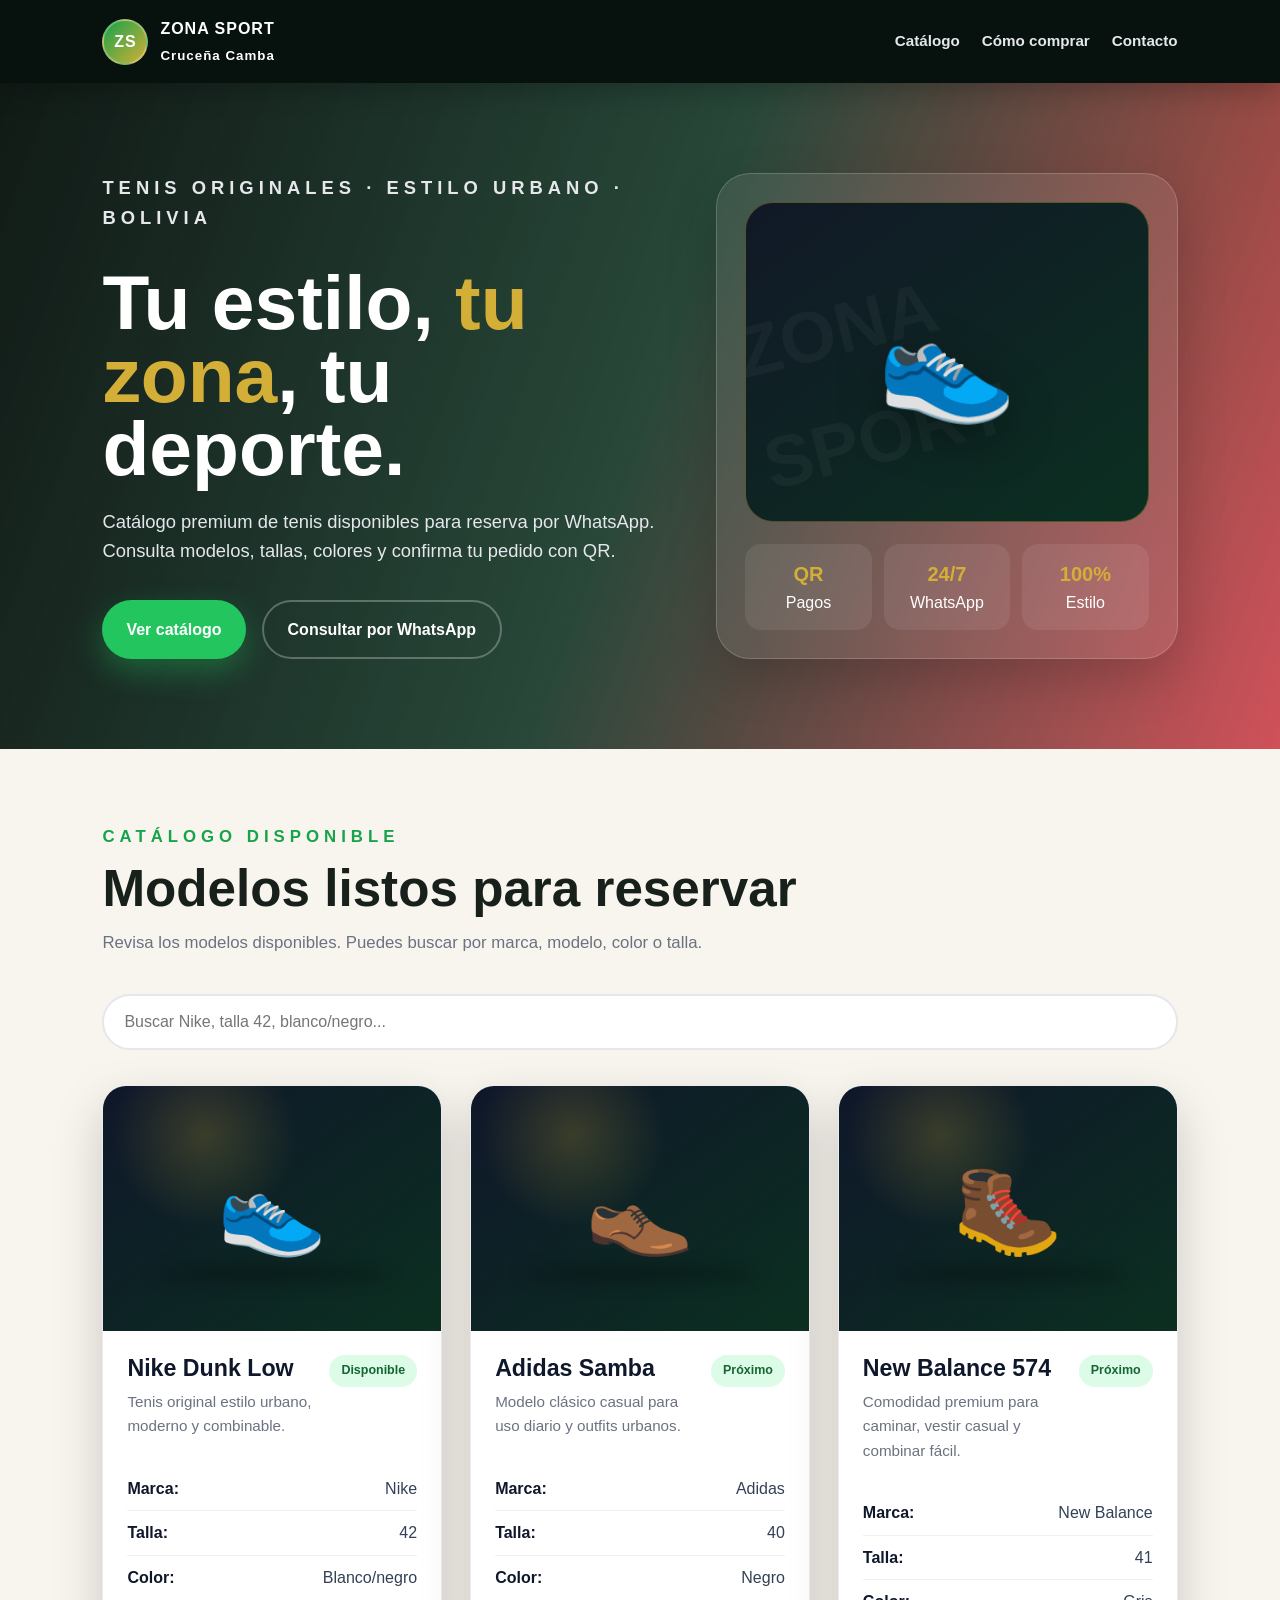
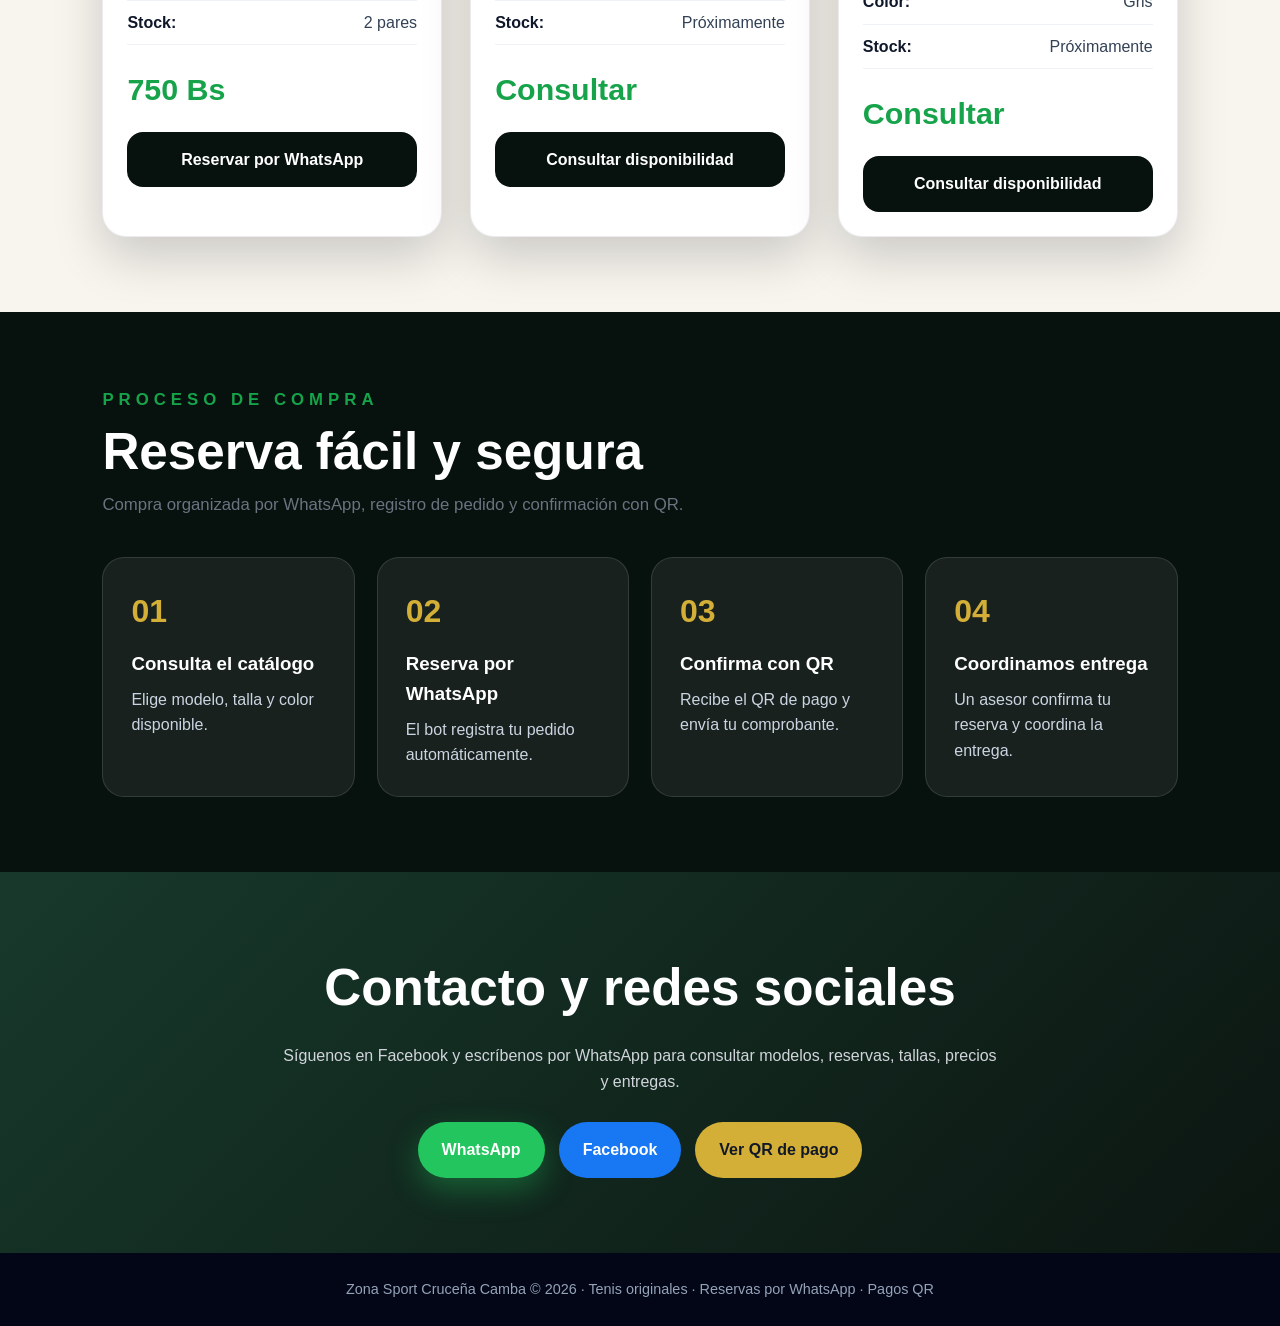
==== index.html @ 758bb550 "Add files via upload Actualizar catálogo profesional Zona Sport" ====
<!DOCTYPE html>
<html lang="es">
<head>
  <meta charset="UTF-8" />
  <meta name="viewport" content="width=device-width, initial-scale=1.0" />
  <title>Zona Sport Cruceña Camba | Catálogo de Tenis</title>

  <style>
    :root {
      --bg-dark: #07110d;
      --bg-green: #0b2f20;
      --green: #16a34a;
      --green-light: #22c55e;
      --gold: #d4af37;
      --red: #c1121f;
      --cream: #f8f5ef;
      --white: #ffffff;
      --text: #17201a;
      --muted: #6b7280;
      --shadow: 0 20px 50px rgba(0, 0, 0, 0.18);
      --radius: 24px;
    }

    * {
      box-sizing: border-box;
      margin: 0;
      padding: 0;
    }

    body {
      font-family: Arial, Helvetica, sans-serif;
      background: var(--cream);
      color: var(--text);
      line-height: 1.6;
    }

    a {
      text-decoration: none;
    }

    .topbar {
      background: var(--bg-dark);
      color: var(--white);
      padding: 16px 8%;
      display: flex;
      justify-content: space-between;
      align-items: center;
      position: sticky;
      top: 0;
      z-index: 100;
      box-shadow: 0 8px 25px rgba(0, 0, 0, 0.22);
    }

    .brand {
      display: flex;
      align-items: center;
      gap: 12px;
      font-weight: 900;
      letter-spacing: 1px;
    }

    .brand-logo {
      width: 46px;
      height: 46px;
      border-radius: 50%;
      background: linear-gradient(135deg, var(--green), var(--gold));
      display: grid;
      place-items: center;
      color: white;
      font-weight: 900;
      border: 2px solid rgba(255,255,255,0.25);
    }

    .nav-links {
      display: flex;
      gap: 22px;
      align-items: center;
    }

    .nav-links a {
      color: #e5e7eb;
      font-weight: 700;
      font-size: 0.95rem;
    }

    .nav-links a:hover {
      color: var(--gold);
    }

    .hero {
      min-height: 560px;
      padding: 90px 8%;
      background:
        linear-gradient(110deg, rgba(7,17,13,0.96), rgba(11,47,32,0.88), rgba(193,18,31,0.72)),
        radial-gradient(circle at top right, rgba(212,175,55,0.25), transparent 35%);
      color: white;
      display: grid;
      grid-template-columns: 1.1fr 0.9fr;
      gap: 50px;
      align-items: center;
    }

    .eyebrow {
      color: var(--gold);
      font-size: 0.95rem;
      text-transform: uppercase;
      letter-spacing: 5px;
      font-weight: 900;
      margin-bottom: 18px;
    }

    .hero h1 {
      font-size: clamp(2.7rem, 6vw, 5.3rem);
      line-height: 0.95;
      margin-bottom: 22px;
      font-weight: 900;
    }

    .hero h1 span {
      color: var(--gold);
    }

    .hero p {
      font-size: 1.15rem;
      color: #e5e7eb;
      max-width: 680px;
      margin-bottom: 34px;
    }

    .hero-buttons {
      display: flex;
      gap: 16px;
      flex-wrap: wrap;
    }

    .btn {
      display: inline-flex;
      align-items: center;
      justify-content: center;
      padding: 15px 24px;
      border-radius: 999px;
      font-weight: 900;
      transition: 0.25s ease;
      border: none;
      cursor: pointer;
    }

    .btn-primary {
      background: var(--green-light);
      color: white;
      box-shadow: 0 12px 30px rgba(34,197,94,0.35);
    }

    .btn-primary:hover {
      transform: translateY(-3px);
      background: var(--green);
    }

    .btn-secondary {
      background: transparent;
      color: white;
      border: 2px solid rgba(255,255,255,0.28);
    }

    .btn-secondary:hover {
      border-color: var(--gold);
      color: var(--gold);
      transform: translateY(-3px);
    }

    .hero-card {
      background: rgba(255,255,255,0.09);
      border: 1px solid rgba(255,255,255,0.18);
      backdrop-filter: blur(15px);
      border-radius: 34px;
      padding: 28px;
      box-shadow: var(--shadow);
    }

    .shoe-preview {
      background: linear-gradient(145deg, #111827, #0b2f20);
      border-radius: 28px;
      min-height: 320px;
      display: grid;
      place-items: center;
      border: 1px solid rgba(212,175,55,0.35);
      position: relative;
      overflow: hidden;
    }

    .shoe-preview::before {
      content: "ZONA SPORT";
      position: absolute;
      font-size: 4.5rem;
      font-weight: 900;
      color: rgba(255,255,255,0.04);
      transform: rotate(-14deg);
    }

    .shoe-icon {
      font-size: 7rem;
      z-index: 2;
      filter: drop-shadow(0 14px 24px rgba(0,0,0,0.35));
    }

    .hero-info {
      margin-top: 22px;
      display: grid;
      grid-template-columns: repeat(3, 1fr);
      gap: 12px;
    }

    .info-box {
      background: rgba(255,255,255,0.08);
      border-radius: 16px;
      padding: 14px;
      text-align: center;
    }

    .info-box strong {
      display: block;
      color: var(--gold);
      font-size: 1.25rem;
    }

    .section {
      padding: 75px 8%;
    }

    .section-header {
      max-width: 760px;
      margin-bottom: 38px;
    }

    .section-header .eyebrow {
      color: var(--green);
      margin-bottom: 10px;
    }

    .section-header h2 {
      font-size: clamp(2rem, 4vw, 3.4rem);
      line-height: 1.1;
      margin-bottom: 12px;
    }

    .section-header p {
      color: var(--muted);
      font-size: 1.05rem;
    }

    .search-box {
      margin-bottom: 35px;
      display: flex;
      gap: 12px;
      flex-wrap: wrap;
    }

    .search-box input {
      flex: 1;
      min-width: 260px;
      padding: 17px 20px;
      border-radius: 999px;
      border: 2px solid #e5e7eb;
      outline: none;
      font-size: 1rem;
    }

    .search-box input:focus {
      border-color: var(--green);
    }

    .cards-grid {
      display: grid;
      grid-template-columns: repeat(auto-fit, minmax(280px, 1fr));
      gap: 28px;
    }

    .product-card {
      background: white;
      border-radius: var(--radius);
      overflow: hidden;
      box-shadow: var(--shadow);
      border: 1px solid rgba(15,23,42,0.08);
      transition: 0.25s ease;
    }

    .product-card:hover {
      transform: translateY(-8px);
    }

    .product-image {
      height: 245px;
      background:
        radial-gradient(circle at 30% 20%, rgba(212,175,55,0.22), transparent 30%),
        linear-gradient(145deg, #0f172a, #0b2f20);
      display: grid;
      place-items: center;
      position: relative;
    }

    .product-image span {
      font-size: 5.5rem;
      z-index: 2;
    }

    .product-image::after {
      content: "";
      position: absolute;
      width: 70%;
      height: 18px;
      background: rgba(0,0,0,0.25);
      bottom: 48px;
      border-radius: 50%;
      filter: blur(8px);
    }

    .product-body {
      padding: 24px;
    }

    .product-top {
      display: flex;
      justify-content: space-between;
      gap: 12px;
      align-items: flex-start;
      margin-bottom: 10px;
    }

    .badge {
      background: #dcfce7;
      color: #166534;
      font-size: 0.78rem;
      font-weight: 900;
      padding: 6px 12px;
      border-radius: 999px;
      white-space: nowrap;
    }

    .product-card h3 {
      font-size: 1.45rem;
      line-height: 1.15;
      color: #0f172a;
      margin-bottom: 8px;
    }

    .desc {
      color: var(--muted);
      font-size: 0.95rem;
      margin-bottom: 18px;
    }

    .details {
      list-style: none;
      margin-bottom: 20px;
    }

    .details li {
      display: flex;
      justify-content: space-between;
      padding: 9px 0;
      border-bottom: 1px solid #eef2f7;
      color: #334155;
      gap: 14px;
    }

    .details strong {
      color: #0f172a;
    }

    .price {
      font-size: 1.9rem;
      font-weight: 900;
      color: var(--green);
      margin-bottom: 18px;
    }

    .reserve-btn {
      width: 100%;
      background: var(--bg-dark);
      color: white;
      border-radius: 16px;
      padding: 15px;
      display: block;
      text-align: center;
      font-weight: 900;
      transition: 0.25s;
    }

    .reserve-btn:hover {
      background: var(--green);
      transform: translateY(-2px);
    }

    .steps {
      background: var(--bg-dark);
      color: white;
    }

    .steps-grid {
      display: grid;
      grid-template-columns: repeat(auto-fit, minmax(220px, 1fr));
      gap: 22px;
    }

    .step-card {
      background: rgba(255,255,255,0.07);
      border: 1px solid rgba(255,255,255,0.12);
      padding: 28px;
      border-radius: 22px;
    }

    .step-card span {
      color: var(--gold);
      font-size: 2rem;
      font-weight: 900;
    }

    .step-card h3 {
      margin: 12px 0 8px;
    }

    .step-card p {
      color: #cbd5e1;
    }

    .contact {
      background:
        linear-gradient(135deg, rgba(11,47,32,0.95), rgba(7,17,13,0.98)),
        radial-gradient(circle at bottom right, rgba(212,175,55,0.18), transparent 30%);
      color: white;
      text-align: center;
    }

    .contact h2 {
      font-size: clamp(2rem, 4vw, 3.2rem);
      margin-bottom: 14px;
    }

    .contact p {
      color: #d1d5db;
      max-width: 720px;
      margin: 0 auto 28px;
    }

    .contact-buttons {
      display: flex;
      justify-content: center;
      flex-wrap: wrap;
      gap: 14px;
      margin-top: 25px;
    }

    .facebook {
      background: #1877f2;
      color: white;
    }

    .qr {
      background: var(--gold);
      color: #111827;
    }

    footer {
      background: #020617;
      color: #94a3b8;
      padding: 25px 8%;
      text-align: center;
      font-size: 0.9rem;
    }

    @media (max-width: 850px) {
      .hero {
        grid-template-columns: 1fr;
        padding-top: 70px;
      }

      .nav-links {
        display: none;
      }

      .hero-info {
        grid-template-columns: 1fr;
      }
    }
  </style>
</head>

<body>

  <nav class="topbar">
    <div class="brand">
      <div class="brand-logo">ZS</div>
      <div>
        <div>ZONA SPORT</div>
        <small>Cruceña Camba</small>
      </div>
    </div>

    <div class="nav-links">
      <a href="#catalogo">Catálogo</a>
      <a href="#como-comprar">Cómo comprar</a>
      <a href="#contacto">Contacto</a>
    </div>
  </nav>

  <header class="hero">
    <div>
      <p class="eyebrow">Tenis originales · Estilo urbano · Bolivia</p>
      <h1>Tu estilo, <span>tu zona</span>, tu deporte.</h1>
      <p>
        Catálogo premium de tenis disponibles para reserva por WhatsApp.
        Consulta modelos, tallas, colores y confirma tu pedido con QR.
      </p>

      <div class="hero-buttons">
        <a class="btn btn-primary" href="#catalogo">Ver catálogo</a>
        <a class="btn btn-secondary" href="https://wa.me/59162003756?text=Hola%20quiero%20ver%20el%20cat%C3%A1logo%20de%20Zona%20Sport" target="_blank">
          Consultar por WhatsApp
        </a>
      </div>
    </div>

    <div class="hero-card">
      <div class="shoe-preview">
        <div class="shoe-icon">👟</div>
      </div>

      <div class="hero-info">
        <div class="info-box">
          <strong>QR</strong>
          Pagos
        </div>
        <div class="info-box">
          <strong>24/7</strong>
          WhatsApp
        </div>
        <div class="info-box">
          <strong>100%</strong>
          Estilo
        </div>
      </div>
    </div>
  </header>

  <main id="catalogo" class="section">
    <div class="section-header">
      <p class="eyebrow">Catálogo disponible</p>
      <h2>Modelos listos para reservar</h2>
      <p>
        Revisa los modelos disponibles. Puedes buscar por marca, modelo, color o talla.
      </p>
    </div>

    <div class="search-box">
      <input id="buscador" type="search" placeholder="Buscar Nike, talla 42, blanco/negro..." />
    </div>

    <section class="cards-grid" id="productos">

      <article class="product-card" data-search="nike dunk low talla 42 blanco negro urbano">
        <div class="product-image">
          <span>👟</span>
        </div>

        <div class="product-body">
          <div class="product-top">
            <div>
              <h3>Nike Dunk Low</h3>
              <p class="desc">Tenis original estilo urbano, moderno y combinable.</p>
            </div>
            <span class="badge">Disponible</span>
          </div>

          <ul class="details">
            <li><strong>Marca:</strong> <span>Nike</span></li>
            <li><strong>Talla:</strong> <span>42</span></li>
            <li><strong>Color:</strong> <span>Blanco/negro</span></li>
            <li><strong>Stock:</strong> <span>2 pares</span></li>
          </ul>

          <div class="price">750 Bs</div>

          <a class="reserve-btn" href="https://wa.me/59162003756?text=Hola%20quiero%20reservar%20Nike%20Dunk%20Low%20talla%2042" target="_blank">
            Reservar por WhatsApp
          </a>
        </div>
      </article>

      <article class="product-card" data-search="adidas samba talla 40 negro casual">
        <div class="product-image">
          <span>👞</span>
        </div>

        <div class="product-body">
          <div class="product-top">
            <div>
              <h3>Adidas Samba</h3>
              <p class="desc">Modelo clásico casual para uso diario y outfits urbanos.</p>
            </div>
            <span class="badge">Próximo</span>
          </div>

          <ul class="details">
            <li><strong>Marca:</strong> <span>Adidas</span></li>
            <li><strong>Talla:</strong> <span>40</span></li>
            <li><strong>Color:</strong> <span>Negro</span></li>
            <li><strong>Stock:</strong> <span>Próximamente</span></li>
          </ul>

          <div class="price">Consultar</div>

          <a class="reserve-btn" href="https://wa.me/59162003756?text=Hola%20quiero%20consultar%20por%20Adidas%20Samba" target="_blank">
            Consultar disponibilidad
          </a>
        </div>
      </article>

      <article class="product-card" data-search="new balance 574 talla 41 gris casual">
        <div class="product-image">
          <span>🥾</span>
        </div>

        <div class="product-body">
          <div class="product-top">
            <div>
              <h3>New Balance 574</h3>
              <p class="desc">Comodidad premium para caminar, vestir casual y combinar fácil.</p>
            </div>
            <span class="badge">Próximo</span>
          </div>

          <ul class="details">
            <li><strong>Marca:</strong> <span>New Balance</span></li>
            <li><strong>Talla:</strong> <span>41</span></li>
            <li><strong>Color:</strong> <span>Gris</span></li>
            <li><strong>Stock:</strong> <span>Próximamente</span></li>
          </ul>

          <div class="price">Consultar</div>

          <a class="reserve-btn" href="https://wa.me/59162003756?text=Hola%20quiero%20consultar%20por%20New%20Balance%20574" target="_blank">
            Consultar disponibilidad
          </a>
        </div>
      </article>

    </section>
  </main>

  <section id="como-comprar" class="section steps">
    <div class="section-header">
      <p class="eyebrow">Proceso de compra</p>
      <h2>Reserva fácil y segura</h2>
      <p>Compra organizada por WhatsApp, registro de pedido y confirmación con QR.</p>
    </div>

    <div class="steps-grid">
      <div class="step-card">
        <span>01</span>
        <h3>Consulta el catálogo</h3>
        <p>Elige modelo, talla y color disponible.</p>
      </div>

      <div class="step-card">
        <span>02</span>
        <h3>Reserva por WhatsApp</h3>
        <p>El bot registra tu pedido automáticamente.</p>
      </div>

      <div class="step-card">
        <span>03</span>
        <h3>Confirma con QR</h3>
        <p>Recibe el QR de pago y envía tu comprobante.</p>
      </div>

      <div class="step-card">
        <span>04</span>
        <h3>Coordinamos entrega</h3>
        <p>Un asesor confirma tu reserva y coordina la entrega.</p>
      </div>
    </div>
  </section>

  <section id="contacto" class="section contact">
    <h2>Contacto y redes sociales</h2>
    <p>
      Síguenos en Facebook y escríbenos por WhatsApp para consultar modelos,
      reservas, tallas, precios y entregas.
    </p>

    <div class="contact-buttons">
      <a class="btn btn-primary" href="https://wa.me/59162003756?text=Hola%20Zona%20Sport%2C%20quiero%20informaci%C3%B3n%20del%20cat%C3%A1logo" target="_blank">
        WhatsApp
      </a>

      <a class="btn facebook" href="https://www.facebook.com/profile.php?id=61591109313794" target="_blank">
        Facebook
      </a>

      <a class="btn qr" href="https://raw.githubusercontent.com/luizagasamuel-a11y/TENIS-BO/main/qr_zona_sport_bnb.jpg" target="_blank">
        Ver QR de pago
      </a>
    </div>
  </section>

  <footer>
    Zona Sport Cruceña Camba © 2026 · Tenis originales · Reservas por WhatsApp · Pagos QR
  </footer>

  <script>
    const buscador = document.getElementById("buscador");
    const productos = document.querySelectorAll(".product-card");

    buscador.addEventListener("input", () => {
      const texto = buscador.value.toLowerCase().trim();

      productos.forEach(producto => {
        const contenido = producto.dataset.search.toLowerCase();
        producto.style.display = contenido.includes(texto) ? "block" : "none";
      });
    });
  </script>

</body>
</html>
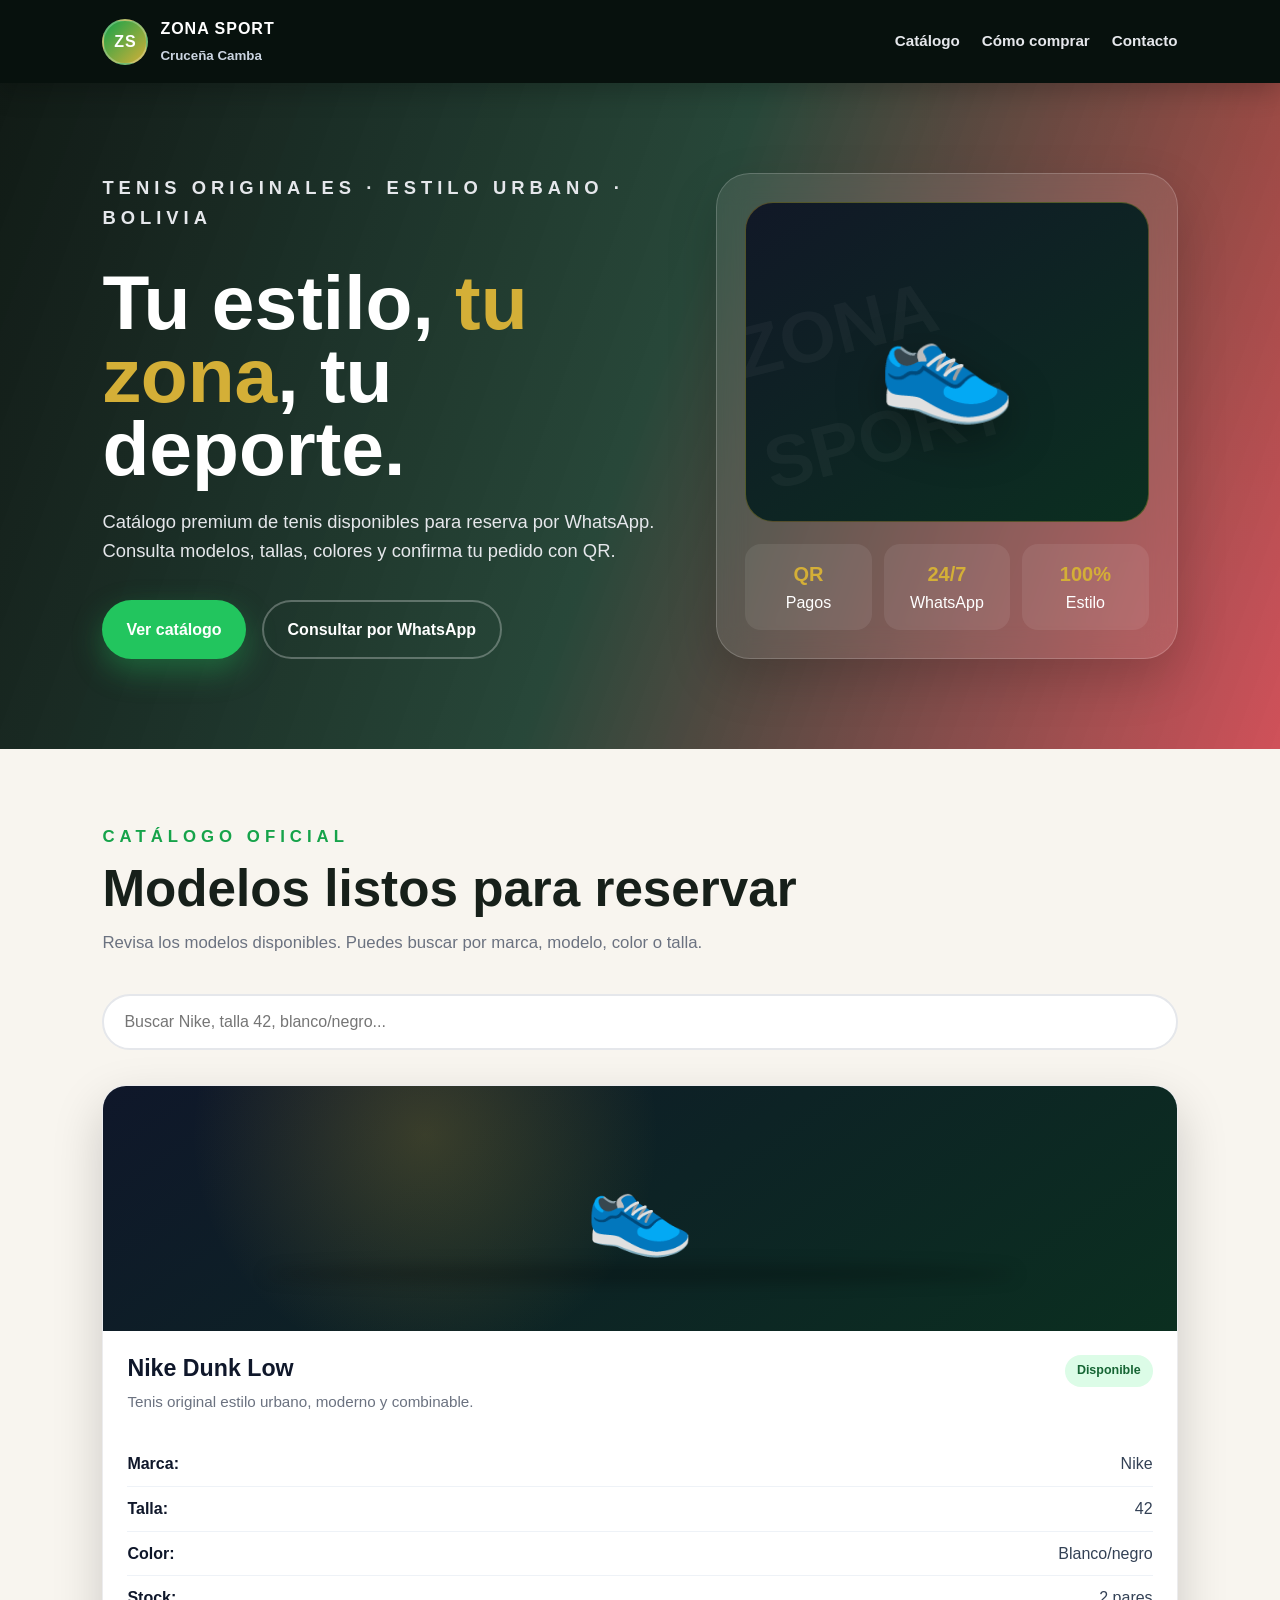
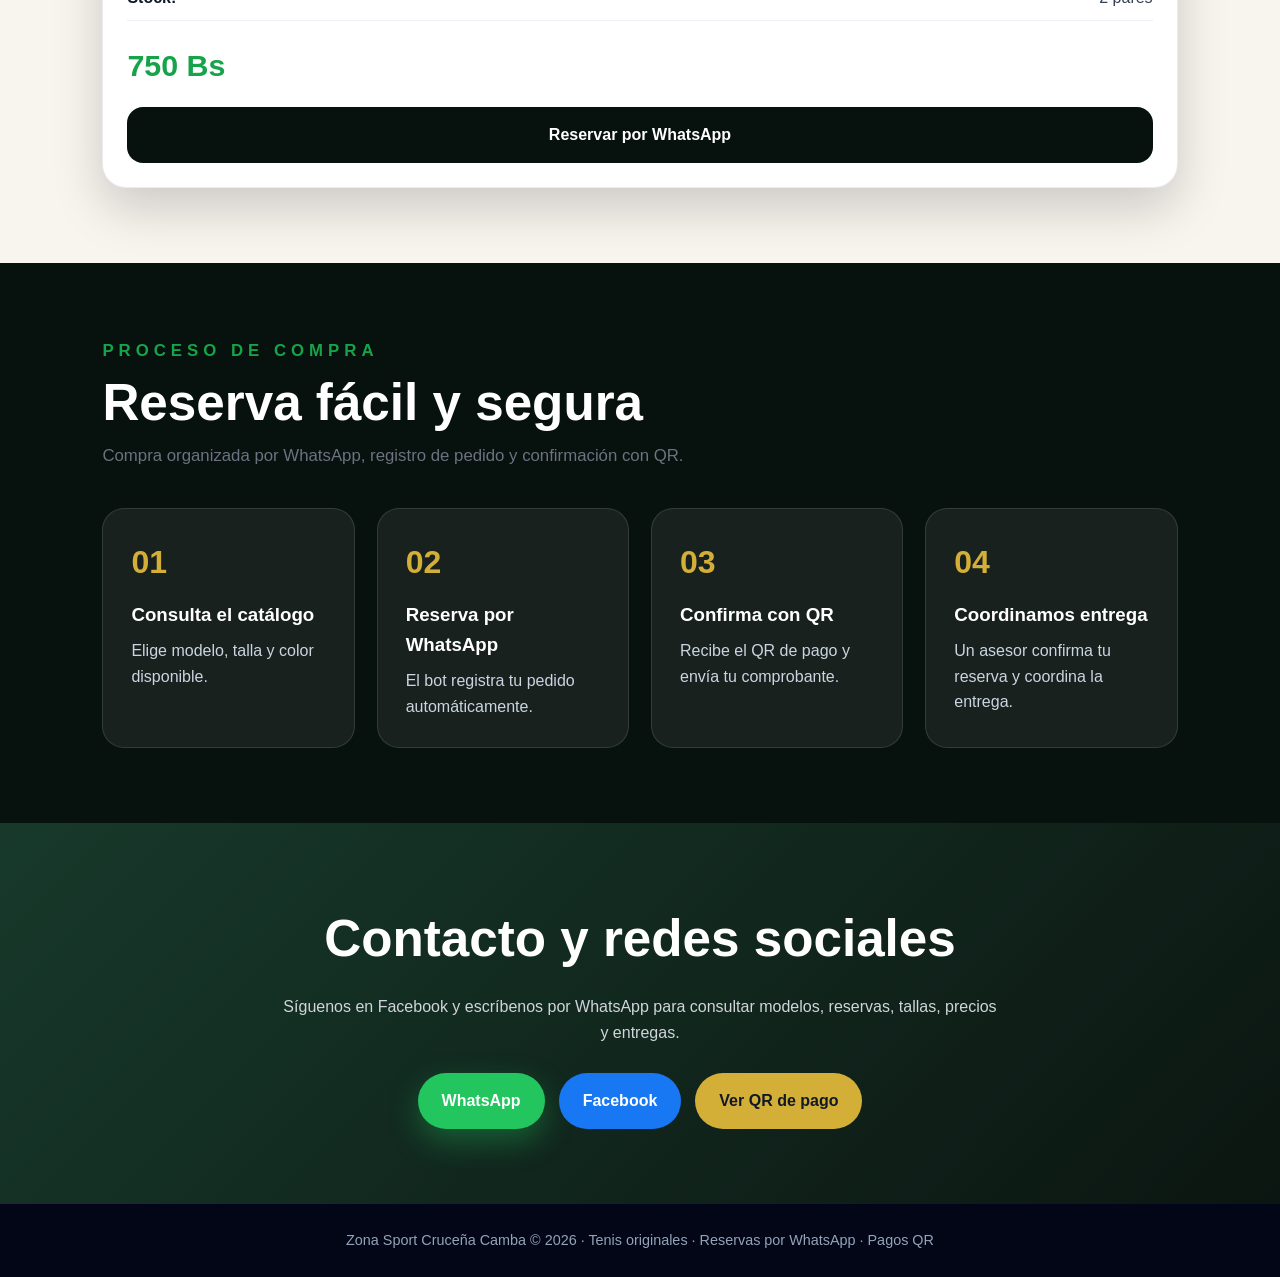
==== commit 79f75874: "Add files via upload Actualizar catálogo dinámico Zona Sport" ====
--- a/index.html
+++ b/index.html
@@ -3,12 +3,12 @@
 <head>
   <meta charset="UTF-8" />
   <meta name="viewport" content="width=device-width, initial-scale=1.0" />
-  <title>Zona Sport Cruceña Camba | Catálogo de Tenis</title>
+  <title>Zona Sport Cruceña Camba | Catálogo Oficial</title>
 
   <style>
     :root {
-      --bg-dark: #07110d;
-      --bg-green: #0b2f20;
+      --black: #07110d;
+      --dark-green: #0b2f20;
       --green: #16a34a;
       --green-light: #22c55e;
       --gold: #d4af37;
@@ -27,6 +27,10 @@
       padding: 0;
     }
 
+    html {
+      scroll-behavior: smooth;
+    }
+
     body {
       font-family: Arial, Helvetica, sans-serif;
       background: var(--cream);
@@ -39,7 +43,7 @@
     }
 
     .topbar {
-      background: var(--bg-dark);
+      background: var(--black);
       color: var(--white);
       padding: 16px 8%;
       display: flex;
@@ -68,7 +72,13 @@
       place-items: center;
       color: white;
       font-weight: 900;
-      border: 2px solid rgba(255,255,255,0.25);
+      border: 2px solid rgba(255, 255, 255, 0.25);
+    }
+
+    .brand small {
+      color: #cbd5e1;
+      font-weight: 700;
+      letter-spacing: 0;
     }
 
     .nav-links {
@@ -228,7 +238,7 @@
     }
 
     .section-header {
-      max-width: 760px;
+      max-width: 780px;
       margin-bottom: 38px;
     }
 
@@ -296,11 +306,21 @@
       display: grid;
       place-items: center;
       position: relative;
+      overflow: hidden;
     }
 
     .product-image span {
       font-size: 5.5rem;
       z-index: 2;
+    }
+
+    .product-image img {
+      max-width: 90%;
+      max-height: 90%;
+      object-fit: contain;
+      z-index: 2;
+      filter: drop-shadow(0 20px 20px rgba(0,0,0,0.35));
+      border-radius: 18px;
     }
 
     .product-image::after {
@@ -376,7 +396,7 @@
 
     .reserve-btn {
       width: 100%;
-      background: var(--bg-dark);
+      background: var(--black);
       color: white;
       border-radius: 16px;
       padding: 15px;
@@ -391,8 +411,18 @@
       transform: translateY(-2px);
     }
 
+    .empty-message {
+      grid-column: 1 / -1;
+      background: white;
+      border-radius: 20px;
+      padding: 28px;
+      box-shadow: var(--shadow);
+      color: var(--muted);
+      font-size: 1.1rem;
+    }
+
     .steps {
-      background: var(--bg-dark);
+      background: var(--black);
       color: white;
     }
 
@@ -544,7 +574,7 @@
 
   <main id="catalogo" class="section">
     <div class="section-header">
-      <p class="eyebrow">Catálogo disponible</p>
+      <p class="eyebrow">Catálogo oficial</p>
       <h2>Modelos listos para reservar</h2>
       <p>
         Revisa los modelos disponibles. Puedes buscar por marca, modelo, color o talla.
@@ -555,96 +585,7 @@
       <input id="buscador" type="search" placeholder="Buscar Nike, talla 42, blanco/negro..." />
     </div>
 
-    <section class="cards-grid" id="productos">
-
-      <article class="product-card" data-search="nike dunk low talla 42 blanco negro urbano">
-        <div class="product-image">
-          <span>👟</span>
-        </div>
-
-        <div class="product-body">
-          <div class="product-top">
-            <div>
-              <h3>Nike Dunk Low</h3>
-              <p class="desc">Tenis original estilo urbano, moderno y combinable.</p>
-            </div>
-            <span class="badge">Disponible</span>
-          </div>
-
-          <ul class="details">
-            <li><strong>Marca:</strong> <span>Nike</span></li>
-            <li><strong>Talla:</strong> <span>42</span></li>
-            <li><strong>Color:</strong> <span>Blanco/negro</span></li>
-            <li><strong>Stock:</strong> <span>2 pares</span></li>
-          </ul>
-
-          <div class="price">750 Bs</div>
-
-          <a class="reserve-btn" href="https://wa.me/59162003756?text=Hola%20quiero%20reservar%20Nike%20Dunk%20Low%20talla%2042" target="_blank">
-            Reservar por WhatsApp
-          </a>
-        </div>
-      </article>
-
-      <article class="product-card" data-search="adidas samba talla 40 negro casual">
-        <div class="product-image">
-          <span>👞</span>
-        </div>
-
-        <div class="product-body">
-          <div class="product-top">
-            <div>
-              <h3>Adidas Samba</h3>
-              <p class="desc">Modelo clásico casual para uso diario y outfits urbanos.</p>
-            </div>
-            <span class="badge">Próximo</span>
-          </div>
-
-          <ul class="details">
-            <li><strong>Marca:</strong> <span>Adidas</span></li>
-            <li><strong>Talla:</strong> <span>40</span></li>
-            <li><strong>Color:</strong> <span>Negro</span></li>
-            <li><strong>Stock:</strong> <span>Próximamente</span></li>
-          </ul>
-
-          <div class="price">Consultar</div>
-
-          <a class="reserve-btn" href="https://wa.me/59162003756?text=Hola%20quiero%20consultar%20por%20Adidas%20Samba" target="_blank">
-            Consultar disponibilidad
-          </a>
-        </div>
-      </article>
-
-      <article class="product-card" data-search="new balance 574 talla 41 gris casual">
-        <div class="product-image">
-          <span>🥾</span>
-        </div>
-
-        <div class="product-body">
-          <div class="product-top">
-            <div>
-              <h3>New Balance 574</h3>
-              <p class="desc">Comodidad premium para caminar, vestir casual y combinar fácil.</p>
-            </div>
-            <span class="badge">Próximo</span>
-          </div>
-
-          <ul class="details">
-            <li><strong>Marca:</strong> <span>New Balance</span></li>
-            <li><strong>Talla:</strong> <span>41</span></li>
-            <li><strong>Color:</strong> <span>Gris</span></li>
-            <li><strong>Stock:</strong> <span>Próximamente</span></li>
-          </ul>
-
-          <div class="price">Consultar</div>
-
-          <a class="reserve-btn" href="https://wa.me/59162003756?text=Hola%20quiero%20consultar%20por%20New%20Balance%20574" target="_blank">
-            Consultar disponibilidad
-          </a>
-        </div>
-      </article>
-
-    </section>
+    <section class="cards-grid" id="productos"></section>
   </main>
 
   <section id="como-comprar" class="section steps">
@@ -709,16 +650,128 @@
 
   <script>
     const buscador = document.getElementById("buscador");
-    const productos = document.querySelectorAll(".product-card");
+    const contenedor = document.getElementById("productos");
+
+    let productosData = [];
+
+    async function cargarCatalogo() {
+      try {
+        const respuesta = await fetch("catalogo.json");
+
+        if (!respuesta.ok) {
+          throw new Error("No se encontró catalogo.json");
+        }
+
+        productosData = await respuesta.json();
+        mostrarProductos(productosData);
+      } catch (error) {
+        contenedor.innerHTML = `
+          <div class="empty-message">
+            No se pudo cargar el catálogo. Revisa que el archivo <strong>catalogo.json</strong> esté subido correctamente.
+          </div>
+        `;
+        console.error("Error cargando catálogo:", error);
+      }
+    }
+
+    function esImagen(url) {
+      if (!url) return false;
+      return url.startsWith("http") || url.endsWith(".jpg") || url.endsWith(".jpeg") || url.endsWith(".png") || url.endsWith(".webp");
+    }
+
+    function mostrarProductos(productos) {
+      contenedor.innerHTML = "";
+
+      if (!productos || productos.length === 0) {
+        contenedor.innerHTML = `
+          <div class="empty-message">
+            No encontramos productos con esa búsqueda. Escríbenos por WhatsApp para ayudarte.
+          </div>
+        `;
+        return;
+      }
+
+      productos.forEach(producto => {
+        const marca = producto.marca || "";
+        const modelo = producto.modelo || "";
+        const talla = producto.talla || "";
+        const color = producto.color || "";
+        const precio = producto.precio_bs || "Consultar";
+        const stock = producto.stock ?? "Consultar";
+        const estado = producto.estado || "Disponible";
+        const descripcion = producto.descripcion || "Tenis disponible en catálogo.";
+        const imagen = producto.imagen || "👟";
+
+        const textoWhatsApp = encodeURIComponent(
+          `Hola quiero reservar ${marca} ${modelo} talla ${talla}`
+        );
+
+        const imagenHTML = esImagen(imagen)
+          ? `<img src="${imagen}" alt="${marca} ${modelo}">`
+          : `<span>${imagen}</span>`;
+
+        const card = document.createElement("article");
+        card.className = "product-card";
+        card.dataset.search = `
+          ${marca}
+          ${modelo}
+          ${talla}
+          ${color}
+          ${estado}
+          ${descripcion}
+        `.toLowerCase();
+
+        card.innerHTML = `
+          <div class="product-image">
+            ${imagenHTML}
+          </div>
+
+          <div class="product-body">
+            <div class="product-top">
+              <div>
+                <h3>${marca} ${modelo}</h3>
+                <p class="desc">${descripcion}</p>
+              </div>
+              <span class="badge">${estado}</span>
+            </div>
+
+            <ul class="details">
+              <li><strong>Marca:</strong> <span>${marca}</span></li>
+              <li><strong>Talla:</strong> <span>${talla}</span></li>
+              <li><strong>Color:</strong> <span>${color}</span></li>
+              <li><strong>Stock:</strong> <span>${stock} pares</span></li>
+            </ul>
+
+            <div class="price">${precio} Bs</div>
+
+            <a class="reserve-btn" href="https://wa.me/59162003756?text=${textoWhatsApp}" target="_blank">
+              Reservar por WhatsApp
+            </a>
+          </div>
+        `;
+
+        contenedor.appendChild(card);
+      });
+    }
 
     buscador.addEventListener("input", () => {
       const texto = buscador.value.toLowerCase().trim();
 
-      productos.forEach(producto => {
-        const contenido = producto.dataset.search.toLowerCase();
-        producto.style.display = contenido.includes(texto) ? "block" : "none";
+      const filtrados = productosData.filter(producto => {
+        return `
+          ${producto.marca}
+          ${producto.modelo}
+          ${producto.talla}
+          ${producto.color}
+          ${producto.estado}
+          ${producto.descripcion}
+        `.toLowerCase().includes(texto);
       });
+
+      mostrarProductos(filtrados);
     });
+
+    cargarCatalogo();
   </script>
 
 </body>
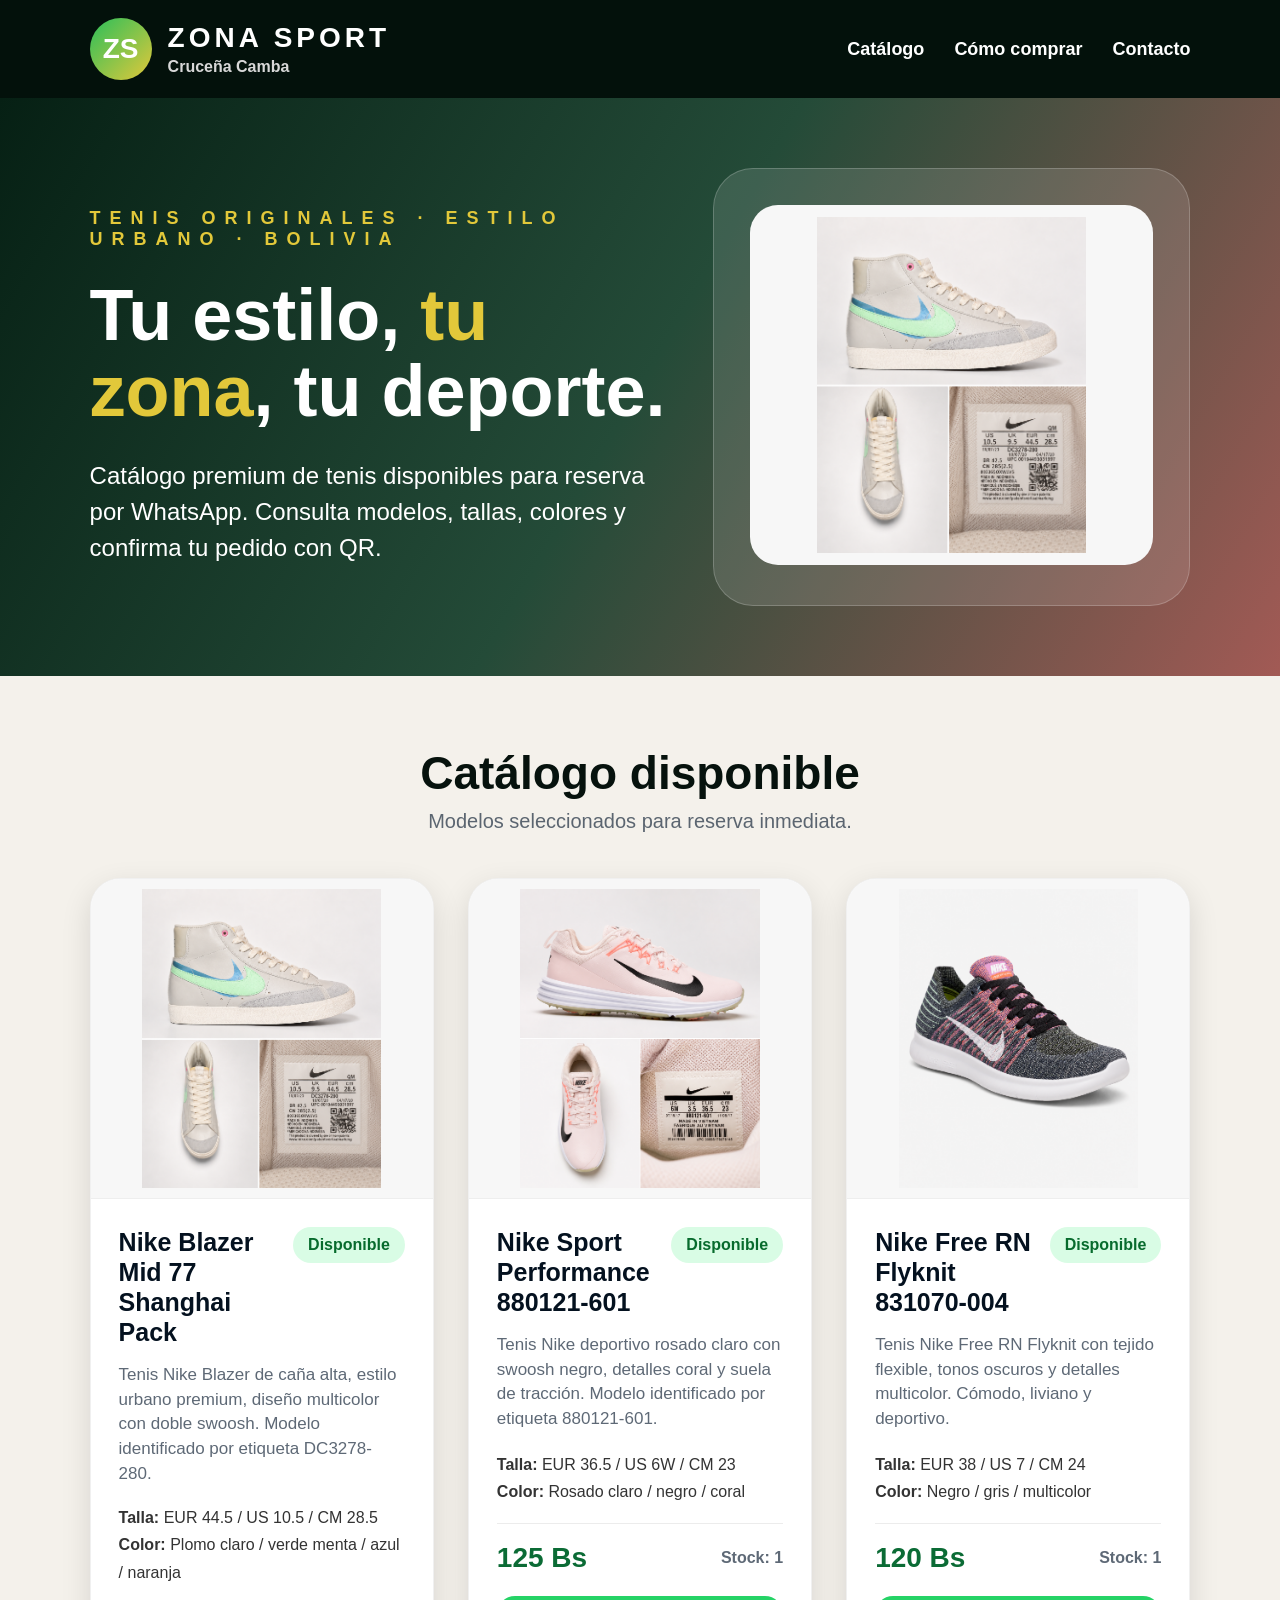
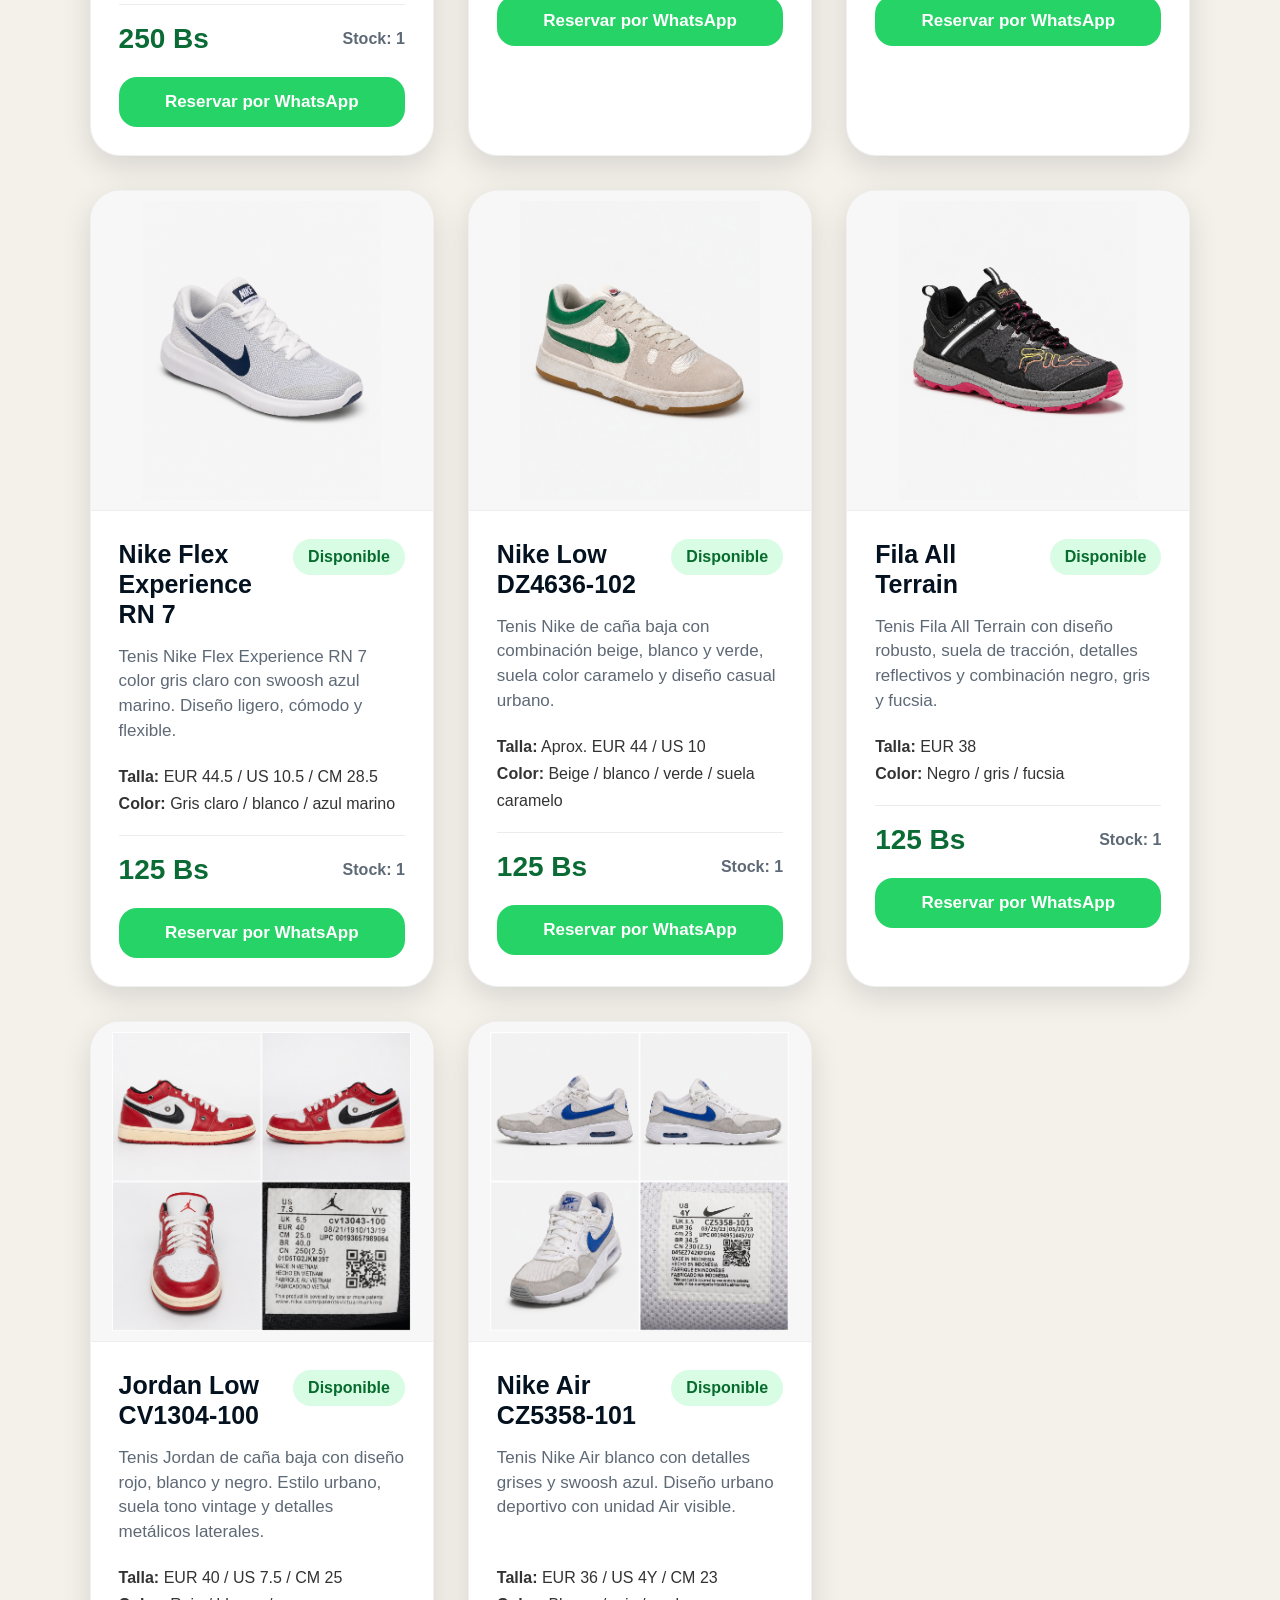
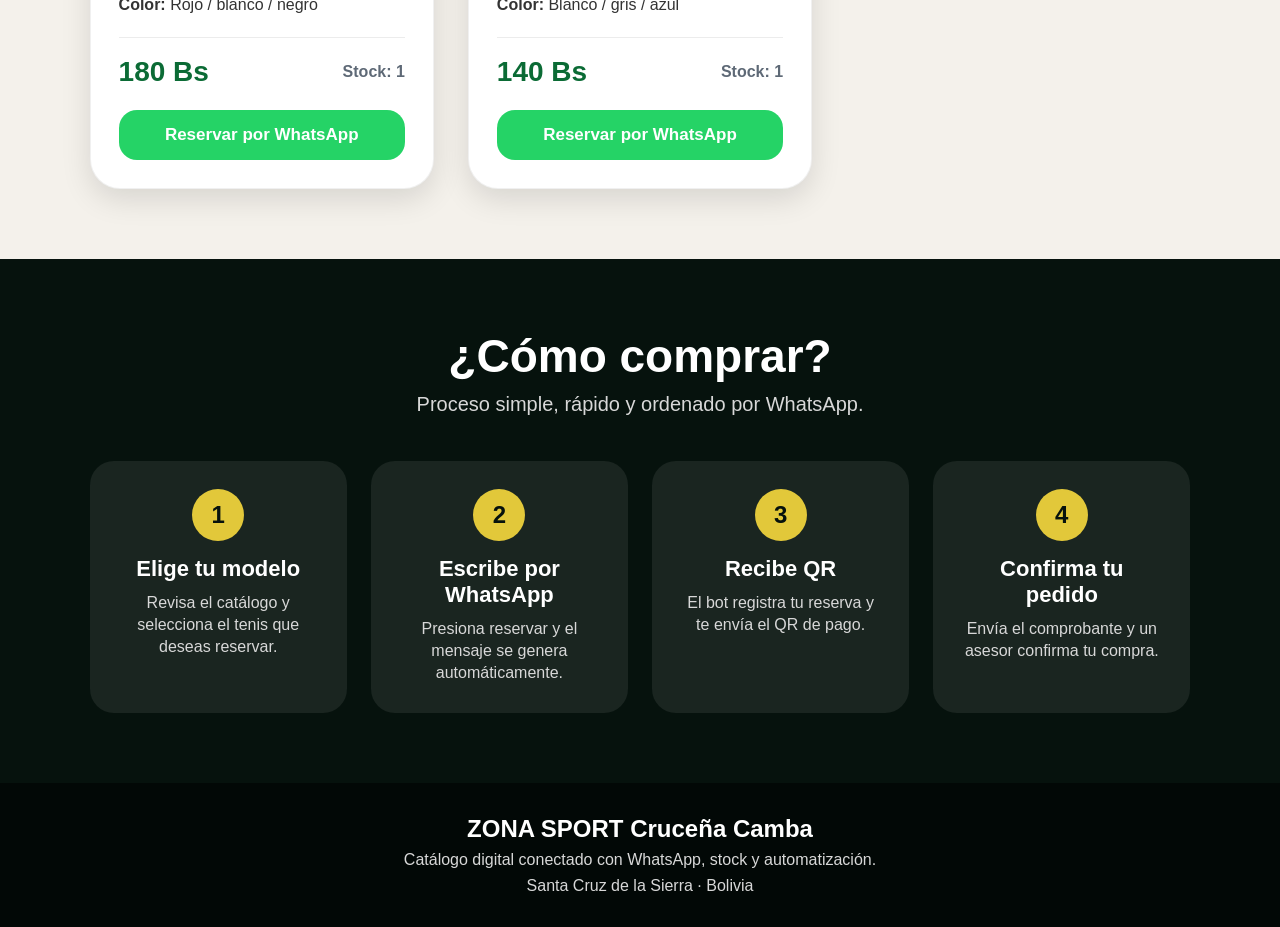
==== commit 08365f02: "Corregir catalogo final directo en HTML" ====
--- a/index.html
+++ b/index.html
@@ -1,514 +1,349 @@
 <!DOCTYPE html>
 <html lang="es">
 <head>
-  <meta charset="UTF-8" />
-  <meta name="viewport" content="width=device-width, initial-scale=1.0" />
-  <title>Zona Sport Cruceña Camba | Catálogo Oficial</title>
+  <meta charset="UTF-8">
+  <meta name="viewport" content="width=device-width, initial-scale=1.0">
+  <title>Zona Sport Cruceña Camba | Catálogo</title>
 
   <style>
-    :root {
-      --black: #07110d;
-      --dark-green: #0b2f20;
-      --green: #16a34a;
-      --green-light: #22c55e;
-      --gold: #d4af37;
-      --red: #c1121f;
-      --cream: #f8f5ef;
-      --white: #ffffff;
-      --text: #17201a;
-      --muted: #6b7280;
-      --shadow: 0 20px 50px rgba(0, 0, 0, 0.18);
-      --radius: 24px;
-    }
-
     * {
-      box-sizing: border-box;
       margin: 0;
       padding: 0;
-    }
-
-    html {
-      scroll-behavior: smooth;
+      box-sizing: border-box;
+      font-family: Arial, Helvetica, sans-serif;
     }
 
     body {
-      font-family: Arial, Helvetica, sans-serif;
-      background: var(--cream);
-      color: var(--text);
-      line-height: 1.6;
-    }
-
-    a {
-      text-decoration: none;
-    }
-
-    .topbar {
-      background: var(--black);
-      color: var(--white);
-      padding: 16px 8%;
+      background: #f4f1eb;
+      color: #06120d;
+    }
+
+    header {
+      background: #03110b;
+      color: white;
+      padding: 18px 7%;
       display: flex;
       justify-content: space-between;
       align-items: center;
       position: sticky;
       top: 0;
-      z-index: 100;
-      box-shadow: 0 8px 25px rgba(0, 0, 0, 0.22);
-    }
-
-    .brand {
+      z-index: 20;
+    }
+
+    .logo {
       display: flex;
       align-items: center;
-      gap: 12px;
+      gap: 16px;
+    }
+
+    .logo-circle {
+      width: 62px;
+      height: 62px;
+      border-radius: 50%;
+      background: linear-gradient(135deg, #2abf5a, #e2c83a);
+      display: flex;
+      justify-content: center;
+      align-items: center;
       font-weight: 900;
-      letter-spacing: 1px;
-    }
-
-    .brand-logo {
-      width: 46px;
-      height: 46px;
-      border-radius: 50%;
-      background: linear-gradient(135deg, var(--green), var(--gold));
-      display: grid;
-      place-items: center;
+      font-size: 28px;
       color: white;
-      font-weight: 900;
-      border: 2px solid rgba(255, 255, 255, 0.25);
-    }
-
-    .brand small {
-      color: #cbd5e1;
-      font-weight: 700;
-      letter-spacing: 0;
-    }
-
-    .nav-links {
+    }
+
+    .logo h1 {
+      font-size: 28px;
+      letter-spacing: 4px;
+    }
+
+    .logo p {
+      color: #d8d8d8;
+      font-weight: bold;
+      margin-top: 4px;
+    }
+
+    nav {
       display: flex;
-      gap: 22px;
-      align-items: center;
-    }
-
-    .nav-links a {
-      color: #e5e7eb;
-      font-weight: 700;
-      font-size: 0.95rem;
-    }
-
-    .nav-links a:hover {
-      color: var(--gold);
+      gap: 30px;
+    }
+
+    nav a {
+      color: white;
+      text-decoration: none;
+      font-weight: bold;
+      font-size: 18px;
     }
 
     .hero {
-      min-height: 560px;
-      padding: 90px 8%;
-      background:
-        linear-gradient(110deg, rgba(7,17,13,0.96), rgba(11,47,32,0.88), rgba(193,18,31,0.72)),
-        radial-gradient(circle at top right, rgba(212,175,55,0.25), transparent 35%);
+      background: linear-gradient(120deg, #062014, #244b38, #a25a55);
       color: white;
+      padding: 70px 7%;
       display: grid;
       grid-template-columns: 1.1fr 0.9fr;
-      gap: 50px;
+      gap: 40px;
       align-items: center;
     }
 
-    .eyebrow {
-      color: var(--gold);
-      font-size: 0.95rem;
-      text-transform: uppercase;
-      letter-spacing: 5px;
+    .hero small {
+      display: block;
+      color: #e2c83a;
+      letter-spacing: 9px;
+      font-size: 18px;
       font-weight: 900;
+      margin-bottom: 28px;
+    }
+
+    .hero h2 {
+      font-size: 72px;
+      line-height: 1.05;
+      font-weight: 900;
+    }
+
+    .hero h2 span {
+      color: #e2c83a;
+    }
+
+    .hero p {
+      font-size: 24px;
+      line-height: 1.5;
+      margin-top: 28px;
+    }
+
+    .hero-card {
+      background: rgba(255,255,255,0.12);
+      border-radius: 40px;
+      padding: 36px;
+      border: 1px solid rgba(255,255,255,0.2);
+    }
+
+    .hero-card img {
+      width: 100%;
+      height: 360px;
+      object-fit: contain;
+      background: #f7f7f7;
+      border-radius: 28px;
+      padding: 12px;
+    }
+
+    .section {
+      padding: 70px 7%;
+    }
+
+    .title {
+      text-align: center;
+      margin-bottom: 45px;
+    }
+
+    .title h2 {
+      font-size: 46px;
+      font-weight: 900;
+    }
+
+    .title p {
+      font-size: 20px;
+      color: #5b6570;
+      margin-top: 10px;
+    }
+
+    .grid {
+      display: grid;
+      grid-template-columns: repeat(3, 1fr);
+      gap: 34px;
+    }
+
+    .card {
+      background: white;
+      border-radius: 30px;
+      overflow: hidden;
+      box-shadow: 0 10px 30px rgba(0,0,0,0.12);
+      border: 1px solid rgba(0,0,0,0.06);
+    }
+
+    .image-box {
+      height: 320px;
+      background: #f7f7f7;
+      border-bottom: 1px solid #eeeeee;
+      display: flex;
+      justify-content: center;
+      align-items: center;
+    }
+
+    .image-box img {
+      width: 100%;
+      height: 100%;
+      object-fit: contain;
+      padding: 10px;
+    }
+
+    .info {
+      padding: 28px;
+    }
+
+    .head {
+      display: flex;
+      justify-content: space-between;
+      align-items: flex-start;
+      gap: 15px;
+      margin-bottom: 16px;
+    }
+
+    .head h3 {
+      font-size: 25px;
+      line-height: 1.2;
+      color: #04111f;
+    }
+
+    .estado {
+      background: #d9fce5;
+      color: #076b2d;
+      padding: 9px 15px;
+      border-radius: 20px;
+      font-weight: 900;
+      white-space: nowrap;
+    }
+
+    .desc {
+      color: #5e6976;
+      font-size: 17px;
+      line-height: 1.45;
+      min-height: 100px;
       margin-bottom: 18px;
     }
 
-    .hero h1 {
-      font-size: clamp(2.7rem, 6vw, 5.3rem);
-      line-height: 0.95;
+    .detail {
+      color: #333;
+      font-size: 16px;
+      line-height: 1.7;
+      margin-bottom: 18px;
+    }
+
+    .price-row {
+      border-top: 1px solid #ececec;
+      padding-top: 18px;
+      display: flex;
+      justify-content: space-between;
+      align-items: center;
       margin-bottom: 22px;
+    }
+
+    .price {
+      font-size: 28px;
+      color: #0b6b35;
       font-weight: 900;
     }
 
-    .hero h1 span {
-      color: var(--gold);
-    }
-
-    .hero p {
-      font-size: 1.15rem;
-      color: #e5e7eb;
-      max-width: 680px;
-      margin-bottom: 34px;
-    }
-
-    .hero-buttons {
-      display: flex;
-      gap: 16px;
-      flex-wrap: wrap;
+    .stock {
+      color: #5e6976;
+      font-weight: bold;
     }
 
     .btn {
+      display: block;
+      width: 100%;
+      background: #25d366;
+      color: white;
+      padding: 15px;
+      text-align: center;
+      text-decoration: none;
+      border-radius: 18px;
+      font-weight: 900;
+      font-size: 17px;
+    }
+
+    .steps {
+      background: #06120d;
+      color: white;
+    }
+
+    .steps-grid {
+      display: grid;
+      grid-template-columns: repeat(4, 1fr);
+      gap: 24px;
+      margin-top: 40px;
+    }
+
+    .step {
+      background: rgba(255,255,255,0.08);
+      padding: 28px;
+      border-radius: 24px;
+      text-align: center;
+    }
+
+    .step strong {
       display: inline-flex;
+      width: 52px;
+      height: 52px;
+      border-radius: 50%;
+      background: #e2c83a;
+      color: #06120d;
       align-items: center;
       justify-content: center;
-      padding: 15px 24px;
-      border-radius: 999px;
-      font-weight: 900;
-      transition: 0.25s ease;
-      border: none;
-      cursor: pointer;
-    }
-
-    .btn-primary {
-      background: var(--green-light);
-      color: white;
-      box-shadow: 0 12px 30px rgba(34,197,94,0.35);
-    }
-
-    .btn-primary:hover {
-      transform: translateY(-3px);
-      background: var(--green);
-    }
-
-    .btn-secondary {
-      background: transparent;
-      color: white;
-      border: 2px solid rgba(255,255,255,0.28);
-    }
-
-    .btn-secondary:hover {
-      border-color: var(--gold);
-      color: var(--gold);
-      transform: translateY(-3px);
-    }
-
-    .hero-card {
-      background: rgba(255,255,255,0.09);
-      border: 1px solid rgba(255,255,255,0.18);
-      backdrop-filter: blur(15px);
-      border-radius: 34px;
-      padding: 28px;
-      box-shadow: var(--shadow);
-    }
-
-    .shoe-preview {
-      background: linear-gradient(145deg, #111827, #0b2f20);
-      border-radius: 28px;
-      min-height: 320px;
-      display: grid;
-      place-items: center;
-      border: 1px solid rgba(212,175,55,0.35);
-      position: relative;
-      overflow: hidden;
-    }
-
-    .shoe-preview::before {
-      content: "ZONA SPORT";
-      position: absolute;
-      font-size: 4.5rem;
-      font-weight: 900;
-      color: rgba(255,255,255,0.04);
-      transform: rotate(-14deg);
-    }
-
-    .shoe-icon {
-      font-size: 7rem;
-      z-index: 2;
-      filter: drop-shadow(0 14px 24px rgba(0,0,0,0.35));
-    }
-
-    .hero-info {
-      margin-top: 22px;
-      display: grid;
-      grid-template-columns: repeat(3, 1fr);
-      gap: 12px;
-    }
-
-    .info-box {
-      background: rgba(255,255,255,0.08);
-      border-radius: 16px;
-      padding: 14px;
-      text-align: center;
-    }
-
-    .info-box strong {
-      display: block;
-      color: var(--gold);
-      font-size: 1.25rem;
-    }
-
-    .section {
-      padding: 75px 8%;
-    }
-
-    .section-header {
-      max-width: 780px;
-      margin-bottom: 38px;
-    }
-
-    .section-header .eyebrow {
-      color: var(--green);
+      font-size: 24px;
+      margin-bottom: 15px;
+    }
+
+    .step h3 {
       margin-bottom: 10px;
-    }
-
-    .section-header h2 {
-      font-size: clamp(2rem, 4vw, 3.4rem);
-      line-height: 1.1;
-      margin-bottom: 12px;
-    }
-
-    .section-header p {
-      color: var(--muted);
-      font-size: 1.05rem;
-    }
-
-    .search-box {
-      margin-bottom: 35px;
-      display: flex;
-      gap: 12px;
-      flex-wrap: wrap;
-    }
-
-    .search-box input {
-      flex: 1;
-      min-width: 260px;
-      padding: 17px 20px;
-      border-radius: 999px;
-      border: 2px solid #e5e7eb;
-      outline: none;
-      font-size: 1rem;
-    }
-
-    .search-box input:focus {
-      border-color: var(--green);
-    }
-
-    .cards-grid {
-      display: grid;
-      grid-template-columns: repeat(auto-fit, minmax(280px, 1fr));
-      gap: 28px;
-    }
-
-    .product-card {
-      background: white;
-      border-radius: var(--radius);
-      overflow: hidden;
-      box-shadow: var(--shadow);
-      border: 1px solid rgba(15,23,42,0.08);
-      transition: 0.25s ease;
-    }
-
-    .product-card:hover {
-      transform: translateY(-8px);
-    }
-
-    .product-image {
-      height: 245px;
-      background:
-        radial-gradient(circle at 30% 20%, rgba(212,175,55,0.22), transparent 30%),
-        linear-gradient(145deg, #0f172a, #0b2f20);
-      display: grid;
-      place-items: center;
-      position: relative;
-      overflow: hidden;
-    }
-
-    .product-image span {
-      font-size: 5.5rem;
-      z-index: 2;
-    }
-
-    .product-image img {
-      max-width: 90%;
-      max-height: 90%;
-      object-fit: contain;
-      z-index: 2;
-      filter: drop-shadow(0 20px 20px rgba(0,0,0,0.35));
-      border-radius: 18px;
-    }
-
-    .product-image::after {
-      content: "";
-      position: absolute;
-      width: 70%;
-      height: 18px;
-      background: rgba(0,0,0,0.25);
-      bottom: 48px;
-      border-radius: 50%;
-      filter: blur(8px);
-    }
-
-    .product-body {
-      padding: 24px;
-    }
-
-    .product-top {
-      display: flex;
-      justify-content: space-between;
-      gap: 12px;
-      align-items: flex-start;
-      margin-bottom: 10px;
-    }
-
-    .badge {
-      background: #dcfce7;
-      color: #166534;
-      font-size: 0.78rem;
-      font-weight: 900;
-      padding: 6px 12px;
-      border-radius: 999px;
-      white-space: nowrap;
-    }
-
-    .product-card h3 {
-      font-size: 1.45rem;
-      line-height: 1.15;
-      color: #0f172a;
-      margin-bottom: 8px;
-    }
-
-    .desc {
-      color: var(--muted);
-      font-size: 0.95rem;
-      margin-bottom: 18px;
-    }
-
-    .details {
-      list-style: none;
-      margin-bottom: 20px;
-    }
-
-    .details li {
-      display: flex;
-      justify-content: space-between;
-      padding: 9px 0;
-      border-bottom: 1px solid #eef2f7;
-      color: #334155;
-      gap: 14px;
-    }
-
-    .details strong {
-      color: #0f172a;
-    }
-
-    .price {
-      font-size: 1.9rem;
-      font-weight: 900;
-      color: var(--green);
-      margin-bottom: 18px;
-    }
-
-    .reserve-btn {
-      width: 100%;
-      background: var(--black);
-      color: white;
-      border-radius: 16px;
-      padding: 15px;
-      display: block;
-      text-align: center;
-      font-weight: 900;
-      transition: 0.25s;
-    }
-
-    .reserve-btn:hover {
-      background: var(--green);
-      transform: translateY(-2px);
-    }
-
-    .empty-message {
-      grid-column: 1 / -1;
-      background: white;
-      border-radius: 20px;
-      padding: 28px;
-      box-shadow: var(--shadow);
-      color: var(--muted);
-      font-size: 1.1rem;
-    }
-
-    .steps {
-      background: var(--black);
-      color: white;
-    }
-
-    .steps-grid {
-      display: grid;
-      grid-template-columns: repeat(auto-fit, minmax(220px, 1fr));
-      gap: 22px;
-    }
-
-    .step-card {
-      background: rgba(255,255,255,0.07);
-      border: 1px solid rgba(255,255,255,0.12);
-      padding: 28px;
-      border-radius: 22px;
-    }
-
-    .step-card span {
-      color: var(--gold);
-      font-size: 2rem;
-      font-weight: 900;
-    }
-
-    .step-card h3 {
-      margin: 12px 0 8px;
-    }
-
-    .step-card p {
-      color: #cbd5e1;
-    }
-
-    .contact {
-      background:
-        linear-gradient(135deg, rgba(11,47,32,0.95), rgba(7,17,13,0.98)),
-        radial-gradient(circle at bottom right, rgba(212,175,55,0.18), transparent 30%);
+      font-size: 22px;
+    }
+
+    .step p {
+      color: #d8d8d8;
+      line-height: 1.4;
+    }
+
+    footer {
+      background: #020806;
       color: white;
       text-align: center;
-    }
-
-    .contact h2 {
-      font-size: clamp(2rem, 4vw, 3.2rem);
-      margin-bottom: 14px;
-    }
-
-    .contact p {
-      color: #d1d5db;
-      max-width: 720px;
-      margin: 0 auto 28px;
-    }
-
-    .contact-buttons {
-      display: flex;
-      justify-content: center;
-      flex-wrap: wrap;
-      gap: 14px;
-      margin-top: 25px;
-    }
-
-    .facebook {
-      background: #1877f2;
-      color: white;
-    }
-
-    .qr {
-      background: var(--gold);
-      color: #111827;
-    }
-
-    footer {
-      background: #020617;
-      color: #94a3b8;
-      padding: 25px 8%;
-      text-align: center;
-      font-size: 0.9rem;
-    }
-
-    @media (max-width: 850px) {
+      padding: 32px 7%;
+    }
+
+    footer p {
+      color: #d8d8d8;
+      margin-top: 8px;
+    }
+
+    @media (max-width: 1050px) {
       .hero {
         grid-template-columns: 1fr;
-        padding-top: 70px;
-      }
-
-      .nav-links {
-        display: none;
-      }
-
-      .hero-info {
+      }
+
+      .grid {
+        grid-template-columns: repeat(2, 1fr);
+      }
+
+      .steps-grid {
+        grid-template-columns: repeat(2, 1fr);
+      }
+
+      .hero h2 {
+        font-size: 56px;
+      }
+    }
+
+    @media (max-width: 700px) {
+      header {
+        flex-direction: column;
+        gap: 18px;
+      }
+
+      nav {
+        flex-wrap: wrap;
+        justify-content: center;
+      }
+
+      .hero h2 {
+        font-size: 42px;
+      }
+
+      .hero p {
+        font-size: 19px;
+      }
+
+      .grid {
+        grid-template-columns: 1fr;
+      }
+
+      .steps-grid {
         grid-template-columns: 1fr;
       }
     }
@@ -517,262 +352,262 @@
 
 <body>
 
-  <nav class="topbar">
-    <div class="brand">
-      <div class="brand-logo">ZS</div>
+  <header>
+    <div class="logo">
+      <div class="logo-circle">ZS</div>
       <div>
-        <div>ZONA SPORT</div>
-        <small>Cruceña Camba</small>
+        <h1>ZONA SPORT</h1>
+        <p>Cruceña Camba</p>
       </div>
     </div>
 
-    <div class="nav-links">
+    <nav>
       <a href="#catalogo">Catálogo</a>
-      <a href="#como-comprar">Cómo comprar</a>
+      <a href="#comprar">Cómo comprar</a>
       <a href="#contacto">Contacto</a>
-    </div>
-  </nav>
-
-  <header class="hero">
+    </nav>
+  </header>
+
+  <section class="hero">
     <div>
-      <p class="eyebrow">Tenis originales · Estilo urbano · Bolivia</p>
-      <h1>Tu estilo, <span>tu zona</span>, tu deporte.</h1>
+      <small>TENIS ORIGINALES · ESTILO URBANO · BOLIVIA</small>
+      <h2>Tu estilo, <span>tu zona</span>, tu deporte.</h2>
       <p>
         Catálogo premium de tenis disponibles para reserva por WhatsApp.
         Consulta modelos, tallas, colores y confirma tu pedido con QR.
       </p>
-
-      <div class="hero-buttons">
-        <a class="btn btn-primary" href="#catalogo">Ver catálogo</a>
-        <a class="btn btn-secondary" href="https://wa.me/59162003756?text=Hola%20quiero%20ver%20el%20cat%C3%A1logo%20de%20Zona%20Sport" target="_blank">
-          Consultar por WhatsApp
-        </a>
+    </div>
+
+    <div class="hero-card">
+      <img src="nike_blazer_mid77_shang.png" alt="Nike Blazer Mid 77">
+    </div>
+  </section>
+
+  <section class="section" id="catalogo">
+    <div class="title">
+      <h2>Catálogo disponible</h2>
+      <p>Modelos seleccionados para reserva inmediata.</p>
+    </div>
+
+    <div class="grid">
+
+      <article class="card">
+        <div class="image-box">
+          <img src="nike_blazer_mid77_shang.png" alt="Nike Blazer Mid 77 Shanghai Pack">
+        </div>
+        <div class="info">
+          <div class="head">
+            <h3>Nike Blazer Mid 77 Shanghai Pack</h3>
+            <span class="estado">Disponible</span>
+          </div>
+          <p class="desc">Tenis Nike Blazer de caña alta, estilo urbano premium, diseño multicolor con doble swoosh. Modelo identificado por etiqueta DC3278-280.</p>
+          <div class="detail">
+            <p><strong>Talla:</strong> EUR 44.5 / US 10.5 / CM 28.5</p>
+            <p><strong>Color:</strong> Plomo claro / verde menta / azul / naranja</p>
+          </div>
+          <div class="price-row">
+            <span class="price">250 Bs</span>
+            <span class="stock">Stock: 1</span>
+          </div>
+          <a class="btn" target="_blank" href="https://wa.me/59162003756?text=Hola%20Zona%20Sport,%20quiero%20reservar%20el%20Nike%20Blazer%20Mid%2077%20Shanghai%20Pack">Reservar por WhatsApp</a>
+        </div>
+      </article>
+
+      <article class="card">
+        <div class="image-box">
+          <img src="nike_sport_performance_8_rosa.png" alt="Nike Sport Performance 880121-601">
+        </div>
+        <div class="info">
+          <div class="head">
+            <h3>Nike Sport Performance 880121-601</h3>
+            <span class="estado">Disponible</span>
+          </div>
+          <p class="desc">Tenis Nike deportivo rosado claro con swoosh negro, detalles coral y suela de tracción. Modelo identificado por etiqueta 880121-601.</p>
+          <div class="detail">
+            <p><strong>Talla:</strong> EUR 36.5 / US 6W / CM 23</p>
+            <p><strong>Color:</strong> Rosado claro / negro / coral</p>
+          </div>
+          <div class="price-row">
+            <span class="price">125 Bs</span>
+            <span class="stock">Stock: 1</span>
+          </div>
+          <a class="btn" target="_blank" href="https://wa.me/59162003756?text=Hola%20Zona%20Sport,%20quiero%20reservar%20el%20Nike%20Sport%20Performance%20880121-601">Reservar por WhatsApp</a>
+        </div>
+      </article>
+
+      <article class="card">
+        <div class="image-box">
+          <img src="nike_free_rn_flyknit_multicolor.png" alt="Nike Free RN Flyknit">
+        </div>
+        <div class="info">
+          <div class="head">
+            <h3>Nike Free RN Flyknit 831070-004</h3>
+            <span class="estado">Disponible</span>
+          </div>
+          <p class="desc">Tenis Nike Free RN Flyknit con tejido flexible, tonos oscuros y detalles multicolor. Cómodo, liviano y deportivo.</p>
+          <div class="detail">
+            <p><strong>Talla:</strong> EUR 38 / US 7 / CM 24</p>
+            <p><strong>Color:</strong> Negro / gris / multicolor</p>
+          </div>
+          <div class="price-row">
+            <span class="price">120 Bs</span>
+            <span class="stock">Stock: 1</span>
+          </div>
+          <a class="btn" target="_blank" href="https://wa.me/59162003756?text=Hola%20Zona%20Sport,%20quiero%20reservar%20el%20Nike%20Free%20RN%20Flyknit">Reservar por WhatsApp</a>
+        </div>
+      </article>
+
+      <article class="card">
+        <div class="image-box">
+          <img src="nike_flex_experience_rn_blanco_azul.png" alt="Nike Flex Experience RN 7">
+        </div>
+        <div class="info">
+          <div class="head">
+            <h3>Nike Flex Experience RN 7</h3>
+            <span class="estado">Disponible</span>
+          </div>
+          <p class="desc">Tenis Nike Flex Experience RN 7 color gris claro con swoosh azul marino. Diseño ligero, cómodo y flexible.</p>
+          <div class="detail">
+            <p><strong>Talla:</strong> EUR 44.5 / US 10.5 / CM 28.5</p>
+            <p><strong>Color:</strong> Gris claro / blanco / azul marino</p>
+          </div>
+          <div class="price-row">
+            <span class="price">125 Bs</span>
+            <span class="stock">Stock: 1</span>
+          </div>
+          <a class="btn" target="_blank" href="https://wa.me/59162003756?text=Hola%20Zona%20Sport,%20quiero%20reservar%20el%20Nike%20Flex%20Experience%20RN%207">Reservar por WhatsApp</a>
+        </div>
+      </article>
+
+      <article class="card">
+        <div class="image-box">
+          <img src="nike_low_dz4636_verde_beige.png" alt="Nike Low DZ4636-102">
+        </div>
+        <div class="info">
+          <div class="head">
+            <h3>Nike Low DZ4636-102</h3>
+            <span class="estado">Disponible</span>
+          </div>
+          <p class="desc">Tenis Nike de caña baja con combinación beige, blanco y verde, suela color caramelo y diseño casual urbano.</p>
+          <div class="detail">
+            <p><strong>Talla:</strong> Aprox. EUR 44 / US 10</p>
+            <p><strong>Color:</strong> Beige / blanco / verde / suela caramelo</p>
+          </div>
+          <div class="price-row">
+            <span class="price">125 Bs</span>
+            <span class="stock">Stock: 1</span>
+          </div>
+          <a class="btn" target="_blank" href="https://wa.me/59162003756?text=Hola%20Zona%20Sport,%20quiero%20reservar%20el%20Nike%20Low%20DZ4636-102">Reservar por WhatsApp</a>
+        </div>
+      </article>
+
+      <article class="card">
+        <div class="image-box">
+          <img src="fila_all_terrain_negro_fucsia.png" alt="Fila All Terrain">
+        </div>
+        <div class="info">
+          <div class="head">
+            <h3>Fila All Terrain</h3>
+            <span class="estado">Disponible</span>
+          </div>
+          <p class="desc">Tenis Fila All Terrain con diseño robusto, suela de tracción, detalles reflectivos y combinación negro, gris y fucsia.</p>
+          <div class="detail">
+            <p><strong>Talla:</strong> EUR 38</p>
+            <p><strong>Color:</strong> Negro / gris / fucsia</p>
+          </div>
+          <div class="price-row">
+            <span class="price">125 Bs</span>
+            <span class="stock">Stock: 1</span>
+          </div>
+          <a class="btn" target="_blank" href="https://wa.me/59162003756?text=Hola%20Zona%20Sport,%20quiero%20reservar%20el%20Fila%20All%20Terrain">Reservar por WhatsApp</a>
+        </div>
+      </article>
+
+      <article class="card">
+        <div class="image-box">
+          <img src="jordan_low_cv1304_rojo_blanco_negro.png" alt="Jordan Low CV1304-100">
+        </div>
+        <div class="info">
+          <div class="head">
+            <h3>Jordan Low CV1304-100</h3>
+            <span class="estado">Disponible</span>
+          </div>
+          <p class="desc">Tenis Jordan de caña baja con diseño rojo, blanco y negro. Estilo urbano, suela tono vintage y detalles metálicos laterales.</p>
+          <div class="detail">
+            <p><strong>Talla:</strong> EUR 40 / US 7.5 / CM 25</p>
+            <p><strong>Color:</strong> Rojo / blanco / negro</p>
+          </div>
+          <div class="price-row">
+            <span class="price">180 Bs</span>
+            <span class="stock">Stock: 1</span>
+          </div>
+          <a class="btn" target="_blank" href="https://wa.me/59162003756?text=Hola%20Zona%20Sport,%20quiero%20reservar%20el%20Jordan%20Low%20CV1304-100">Reservar por WhatsApp</a>
+        </div>
+      </article>
+
+      <article class="card">
+        <div class="image-box">
+          <img src="nike_air_blanco_azul_collage.png" alt="Nike Air CZ5358-101">
+        </div>
+        <div class="info">
+          <div class="head">
+            <h3>Nike Air CZ5358-101</h3>
+            <span class="estado">Disponible</span>
+          </div>
+          <p class="desc">Tenis Nike Air blanco con detalles grises y swoosh azul. Diseño urbano deportivo con unidad Air visible.</p>
+          <div class="detail">
+            <p><strong>Talla:</strong> EUR 36 / US 4Y / CM 23</p>
+            <p><strong>Color:</strong> Blanco / gris / azul</p>
+          </div>
+          <div class="price-row">
+            <span class="price">140 Bs</span>
+            <span class="stock">Stock: 1</span>
+          </div>
+          <a class="btn" target="_blank" href="https://wa.me/59162003756?text=Hola%20Zona%20Sport,%20quiero%20reservar%20el%20Nike%20Air%20CZ5358-101">Reservar por WhatsApp</a>
+        </div>
+      </article>
+
+    </div>
+  </section>
+
+  <section class="section steps" id="comprar">
+    <div class="title">
+      <h2 style="color:white;">¿Cómo comprar?</h2>
+      <p style="color:#d8d8d8;">Proceso simple, rápido y ordenado por WhatsApp.</p>
+    </div>
+
+    <div class="steps-grid">
+      <div class="step">
+        <strong>1</strong>
+        <h3>Elige tu modelo</h3>
+        <p>Revisa el catálogo y selecciona el tenis que deseas reservar.</p>
       </div>
-    </div>
-
-    <div class="hero-card">
-      <div class="shoe-preview">
-        <div class="shoe-icon">👟</div>
+
+      <div class="step">
+        <strong>2</strong>
+        <h3>Escribe por WhatsApp</h3>
+        <p>Presiona reservar y el mensaje se genera automáticamente.</p>
       </div>
 
-      <div class="hero-info">
-        <div class="info-box">
-          <strong>QR</strong>
-          Pagos
-        </div>
-        <div class="info-box">
-          <strong>24/7</strong>
-          WhatsApp
-        </div>
-        <div class="info-box">
-          <strong>100%</strong>
-          Estilo
-        </div>
+      <div class="step">
+        <strong>3</strong>
+        <h3>Recibe QR</h3>
+        <p>El bot registra tu reserva y te envía el QR de pago.</p>
       </div>
-    </div>
-  </header>
-
-  <main id="catalogo" class="section">
-    <div class="section-header">
-      <p class="eyebrow">Catálogo oficial</p>
-      <h2>Modelos listos para reservar</h2>
-      <p>
-        Revisa los modelos disponibles. Puedes buscar por marca, modelo, color o talla.
-      </p>
-    </div>
-
-    <div class="search-box">
-      <input id="buscador" type="search" placeholder="Buscar Nike, talla 42, blanco/negro..." />
-    </div>
-
-    <section class="cards-grid" id="productos"></section>
-  </main>
-
-  <section id="como-comprar" class="section steps">
-    <div class="section-header">
-      <p class="eyebrow">Proceso de compra</p>
-      <h2>Reserva fácil y segura</h2>
-      <p>Compra organizada por WhatsApp, registro de pedido y confirmación con QR.</p>
-    </div>
-
-    <div class="steps-grid">
-      <div class="step-card">
-        <span>01</span>
-        <h3>Consulta el catálogo</h3>
-        <p>Elige modelo, talla y color disponible.</p>
-      </div>
-
-      <div class="step-card">
-        <span>02</span>
-        <h3>Reserva por WhatsApp</h3>
-        <p>El bot registra tu pedido automáticamente.</p>
-      </div>
-
-      <div class="step-card">
-        <span>03</span>
-        <h3>Confirma con QR</h3>
-        <p>Recibe el QR de pago y envía tu comprobante.</p>
-      </div>
-
-      <div class="step-card">
-        <span>04</span>
-        <h3>Coordinamos entrega</h3>
-        <p>Un asesor confirma tu reserva y coordina la entrega.</p>
+
+      <div class="step">
+        <strong>4</strong>
+        <h3>Confirma tu pedido</h3>
+        <p>Envía el comprobante y un asesor confirma tu compra.</p>
       </div>
     </div>
   </section>
 
-  <section id="contacto" class="section contact">
-    <h2>Contacto y redes sociales</h2>
-    <p>
-      Síguenos en Facebook y escríbenos por WhatsApp para consultar modelos,
-      reservas, tallas, precios y entregas.
-    </p>
-
-    <div class="contact-buttons">
-      <a class="btn btn-primary" href="https://wa.me/59162003756?text=Hola%20Zona%20Sport%2C%20quiero%20informaci%C3%B3n%20del%20cat%C3%A1logo" target="_blank">
-        WhatsApp
-      </a>
-
-      <a class="btn facebook" href="https://www.facebook.com/profile.php?id=61591109313794" target="_blank">
-        Facebook
-      </a>
-
-      <a class="btn qr" href="https://raw.githubusercontent.com/luizagasamuel-a11y/TENIS-BO/main/qr_zona_sport_bnb.jpg" target="_blank">
-        Ver QR de pago
-      </a>
-    </div>
-  </section>
-
-  <footer>
-    Zona Sport Cruceña Camba © 2026 · Tenis originales · Reservas por WhatsApp · Pagos QR
+  <footer id="contacto">
+    <h2>ZONA SPORT Cruceña Camba</h2>
+    <p>Catálogo digital conectado con WhatsApp, stock y automatización.</p>
+    <p>Santa Cruz de la Sierra · Bolivia</p>
   </footer>
 
-  <script>
-    const buscador = document.getElementById("buscador");
-    const contenedor = document.getElementById("productos");
-
-    let productosData = [];
-
-    async function cargarCatalogo() {
-      try {
-        const respuesta = await fetch("catalogo.json");
-
-        if (!respuesta.ok) {
-          throw new Error("No se encontró catalogo.json");
-        }
-
-        productosData = await respuesta.json();
-        mostrarProductos(productosData);
-      } catch (error) {
-        contenedor.innerHTML = `
-          <div class="empty-message">
-            No se pudo cargar el catálogo. Revisa que el archivo <strong>catalogo.json</strong> esté subido correctamente.
-          </div>
-        `;
-        console.error("Error cargando catálogo:", error);
-      }
-    }
-
-    function esImagen(url) {
-      if (!url) return false;
-      return url.startsWith("http") || url.endsWith(".jpg") || url.endsWith(".jpeg") || url.endsWith(".png") || url.endsWith(".webp");
-    }
-
-    function mostrarProductos(productos) {
-      contenedor.innerHTML = "";
-
-      if (!productos || productos.length === 0) {
-        contenedor.innerHTML = `
-          <div class="empty-message">
-            No encontramos productos con esa búsqueda. Escríbenos por WhatsApp para ayudarte.
-          </div>
-        `;
-        return;
-      }
-
-      productos.forEach(producto => {
-        const marca = producto.marca || "";
-        const modelo = producto.modelo || "";
-        const talla = producto.talla || "";
-        const color = producto.color || "";
-        const precio = producto.precio_bs || "Consultar";
-        const stock = producto.stock ?? "Consultar";
-        const estado = producto.estado || "Disponible";
-        const descripcion = producto.descripcion || "Tenis disponible en catálogo.";
-        const imagen = producto.imagen || "👟";
-
-        const textoWhatsApp = encodeURIComponent(
-          `Hola quiero reservar ${marca} ${modelo} talla ${talla}`
-        );
-
-        const imagenHTML = esImagen(imagen)
-          ? `<img src="${imagen}" alt="${marca} ${modelo}">`
-          : `<span>${imagen}</span>`;
-
-        const card = document.createElement("article");
-        card.className = "product-card";
-        card.dataset.search = `
-          ${marca}
-          ${modelo}
-          ${talla}
-          ${color}
-          ${estado}
-          ${descripcion}
-        `.toLowerCase();
-
-        card.innerHTML = `
-          <div class="product-image">
-            ${imagenHTML}
-          </div>
-
-          <div class="product-body">
-            <div class="product-top">
-              <div>
-                <h3>${marca} ${modelo}</h3>
-                <p class="desc">${descripcion}</p>
-              </div>
-              <span class="badge">${estado}</span>
-            </div>
-
-            <ul class="details">
-              <li><strong>Marca:</strong> <span>${marca}</span></li>
-              <li><strong>Talla:</strong> <span>${talla}</span></li>
-              <li><strong>Color:</strong> <span>${color}</span></li>
-              <li><strong>Stock:</strong> <span>${stock} pares</span></li>
-            </ul>
-
-            <div class="price">${precio} Bs</div>
-
-            <a class="reserve-btn" href="https://wa.me/59162003756?text=${textoWhatsApp}" target="_blank">
-              Reservar por WhatsApp
-            </a>
-          </div>
-        `;
-
-        contenedor.appendChild(card);
-      });
-    }
-
-    buscador.addEventListener("input", () => {
-      const texto = buscador.value.toLowerCase().trim();
-
-      const filtrados = productosData.filter(producto => {
-        return `
-          ${producto.marca}
-          ${producto.modelo}
-          ${producto.talla}
-          ${producto.color}
-          ${producto.estado}
-          ${producto.descripcion}
-        `.toLowerCase().includes(texto);
-      });
-
-      mostrarProductos(filtrados);
-    });
-
-    cargarCatalogo();
-  </script>
-
 </body>
-</html>+</html>
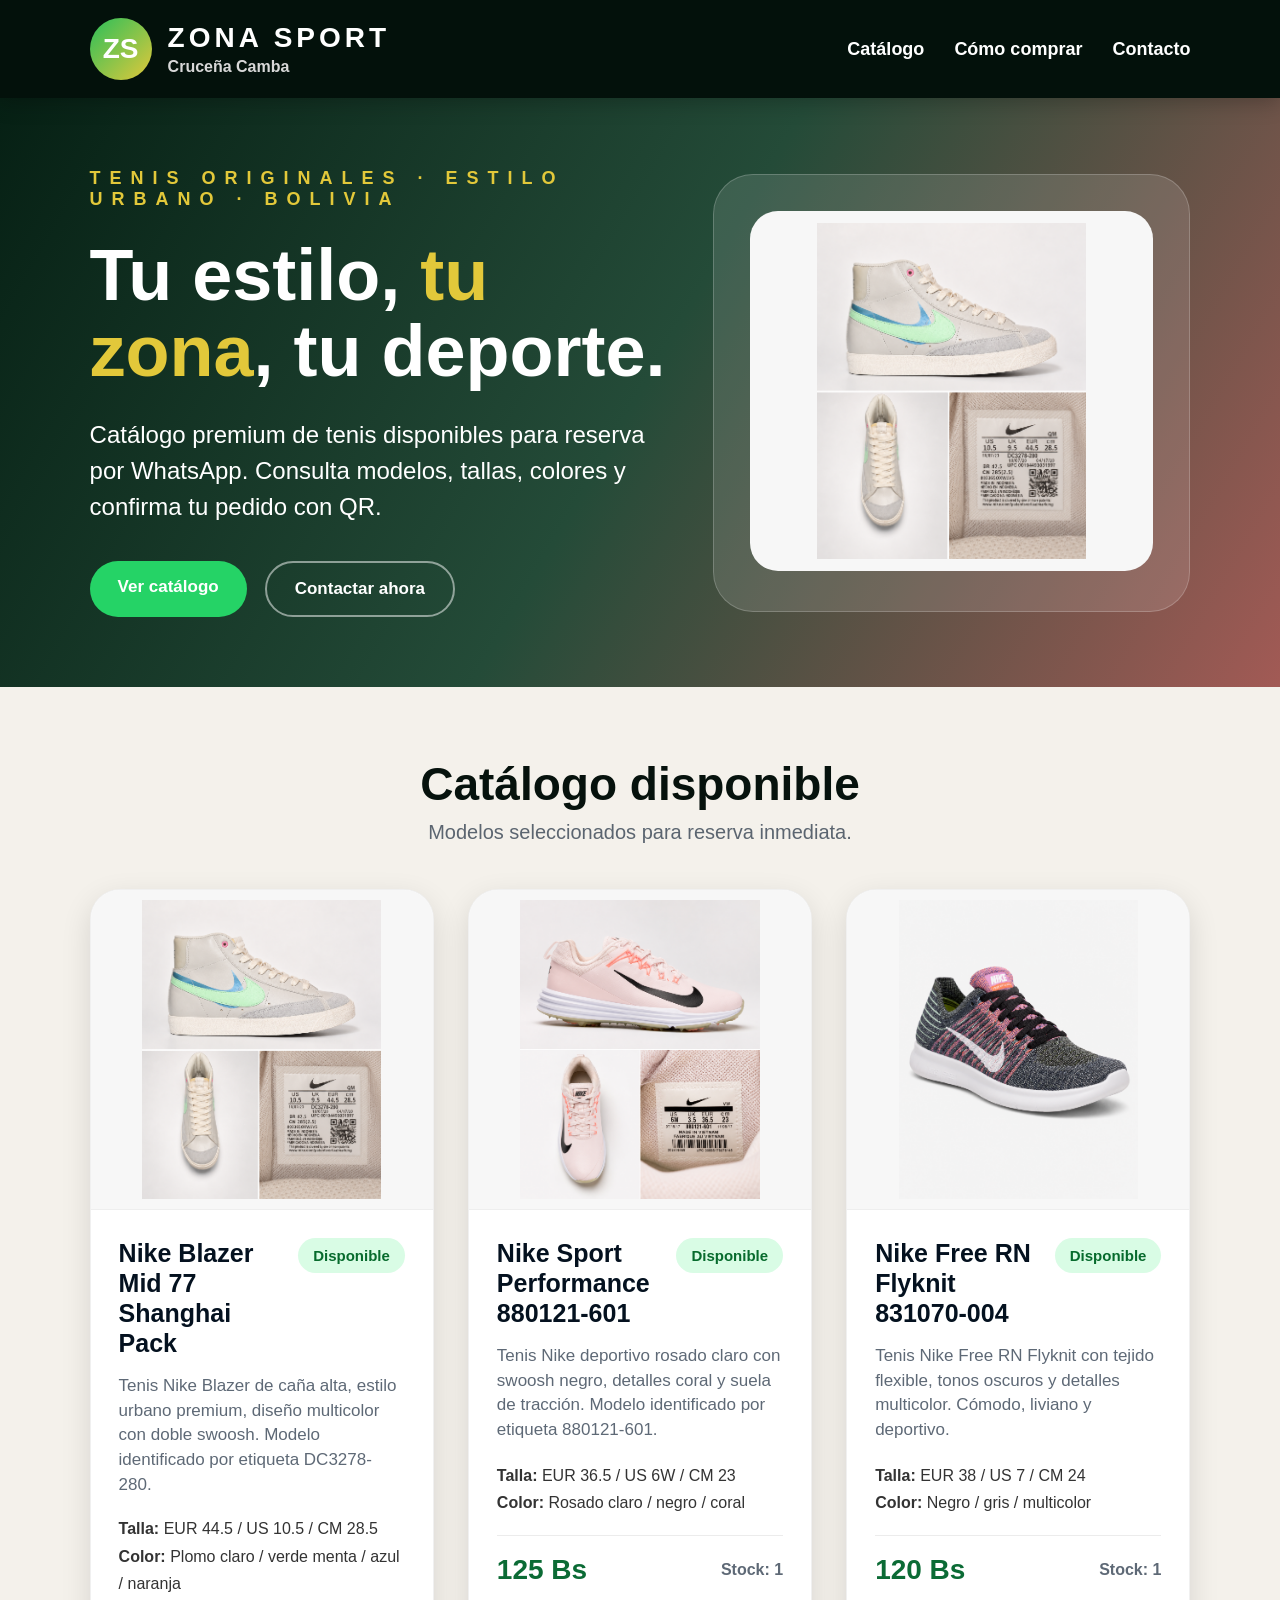
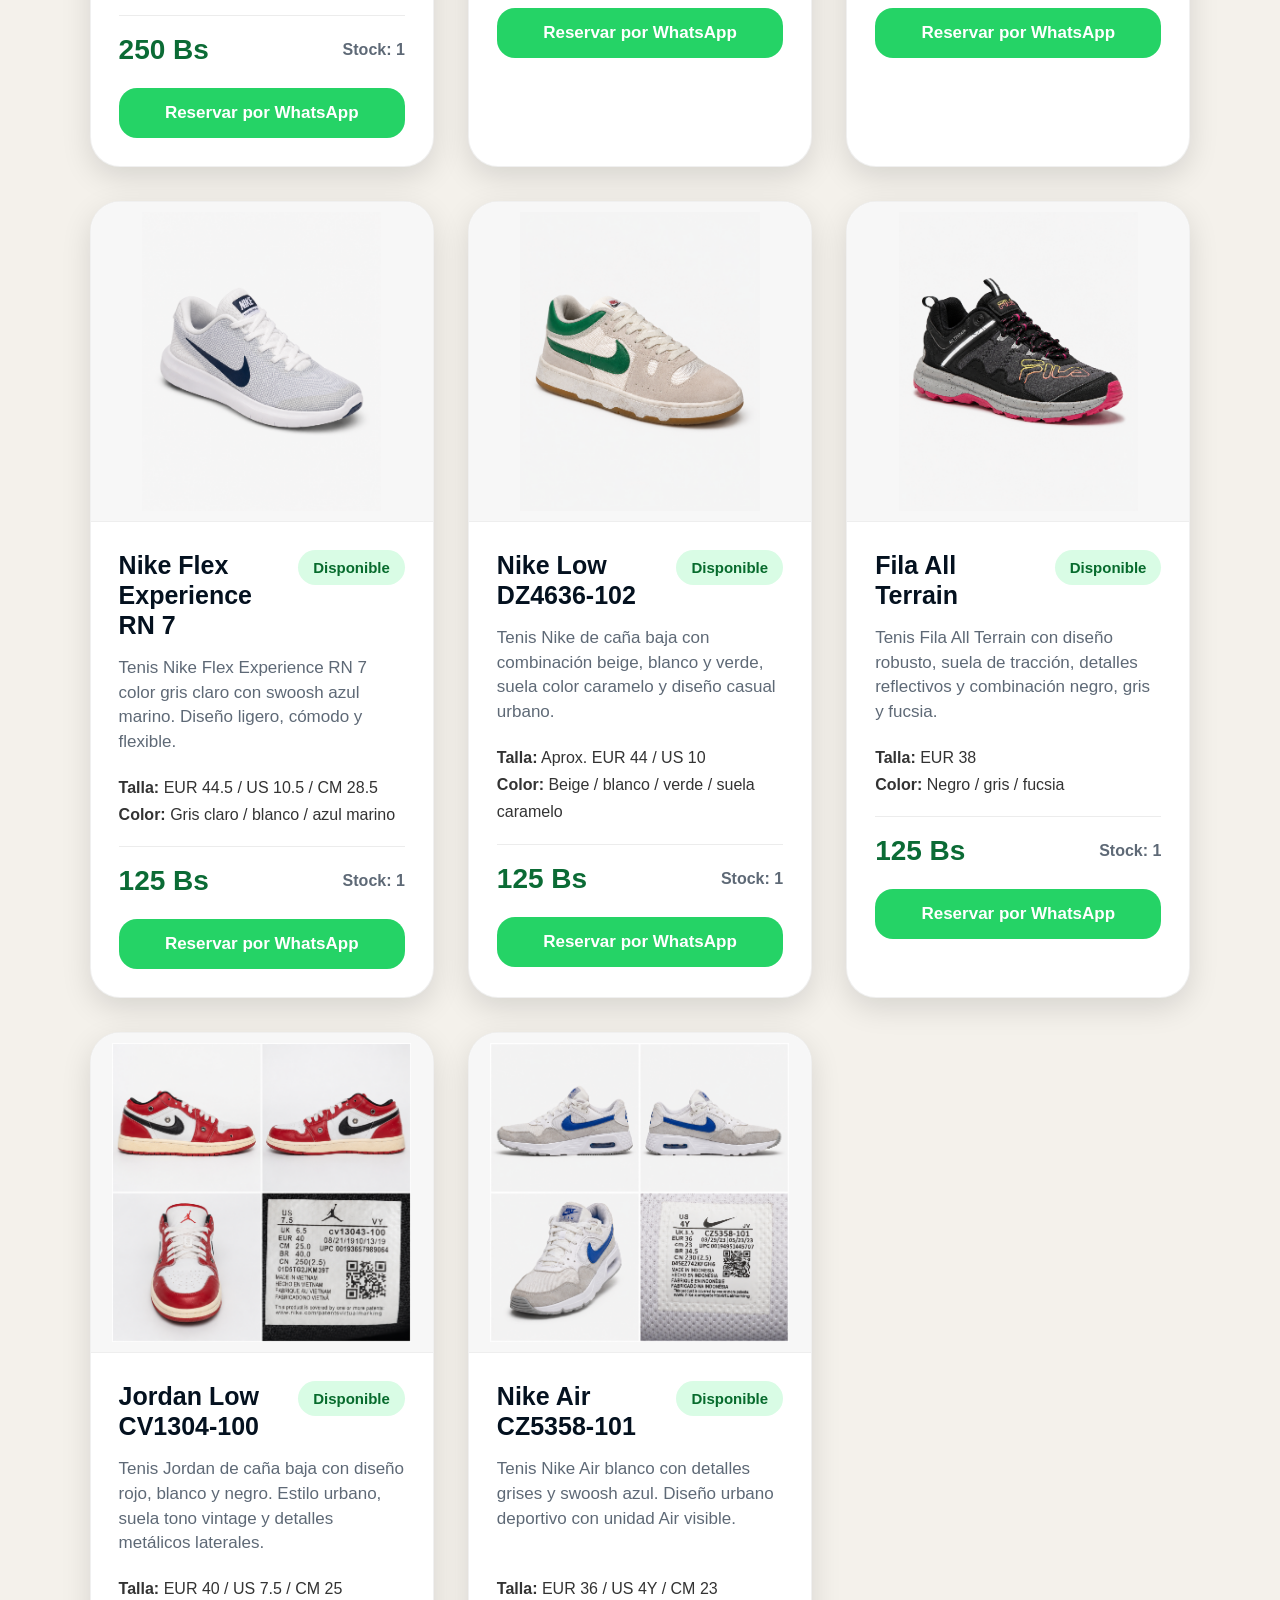
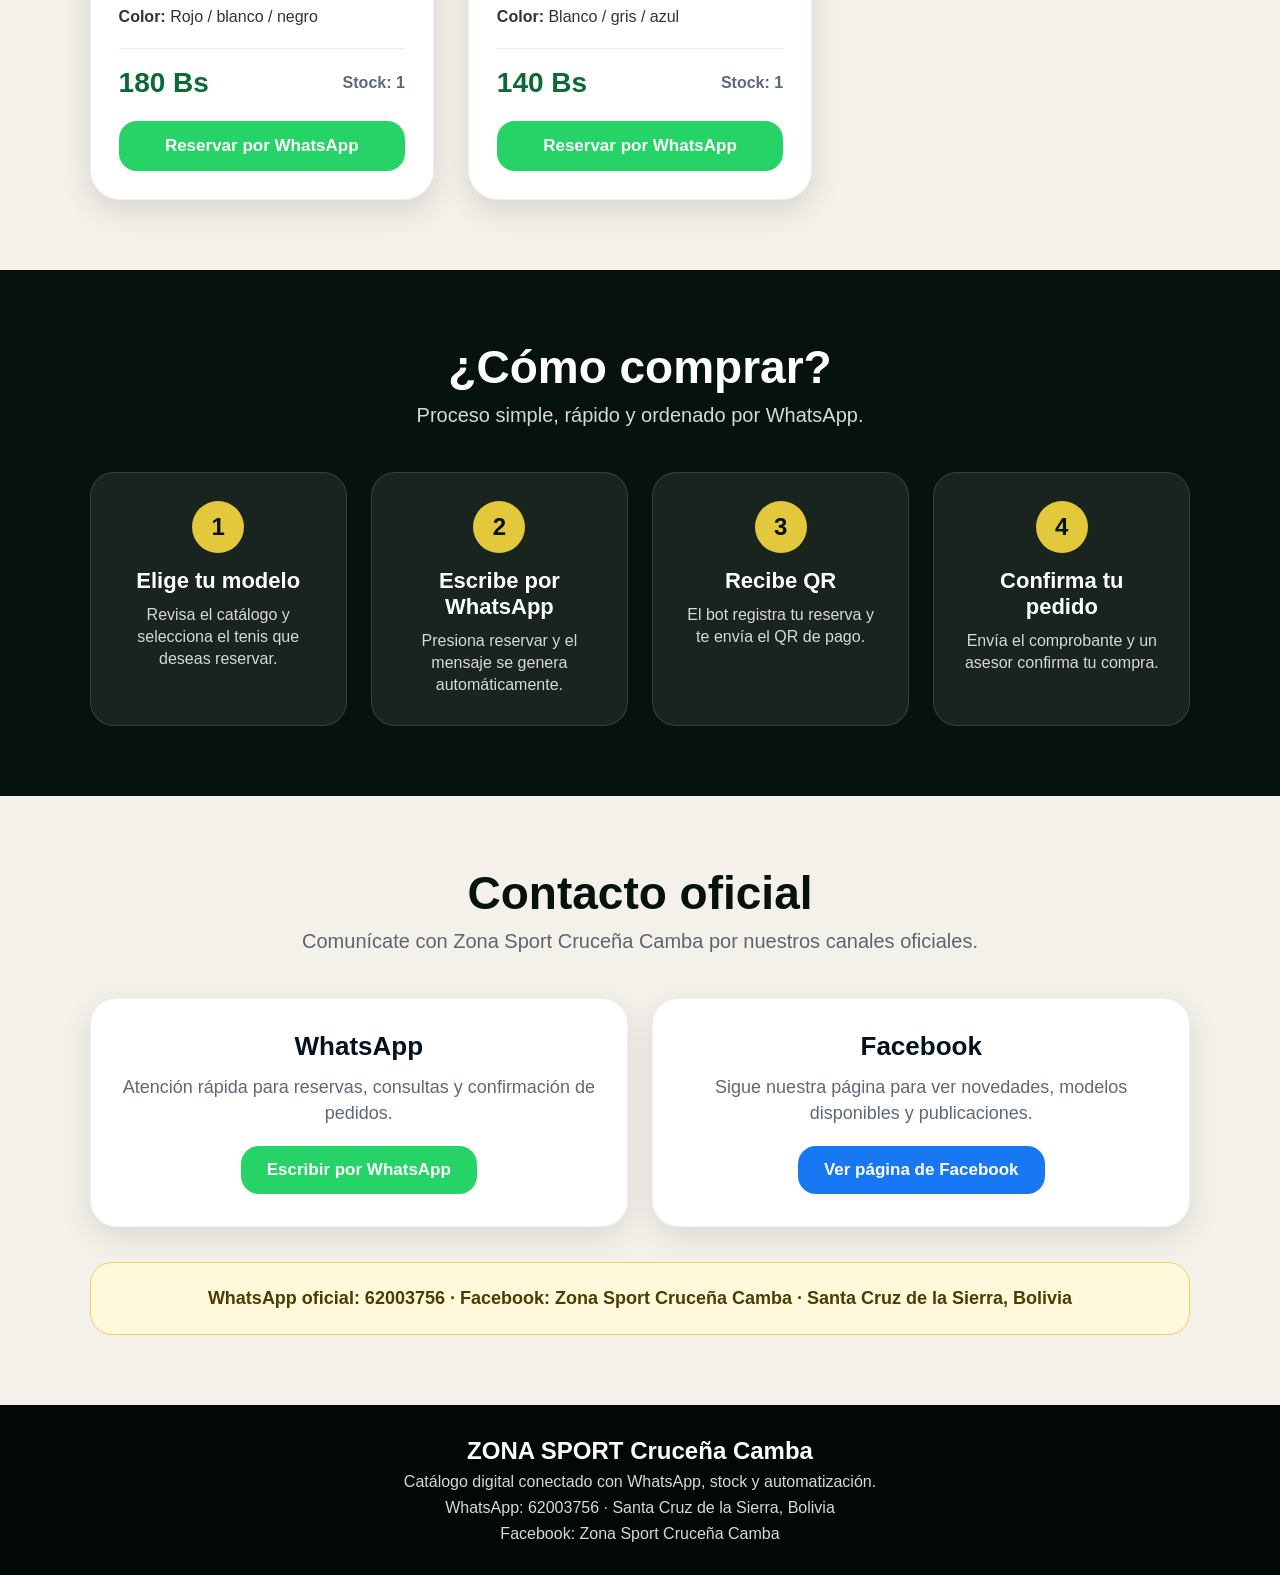
==== commit 2c2e5dc5: "Agregar contacto de WhatsApp y Facebook al catálogo" ====
--- a/index.html
+++ b/index.html
@@ -28,6 +28,7 @@
       position: sticky;
       top: 0;
       z-index: 20;
+      box-shadow: 0 4px 20px rgba(0,0,0,0.25);
     }
 
     .logo {
@@ -72,6 +73,10 @@
       font-size: 18px;
     }
 
+    nav a:hover {
+      color: #e2c83a;
+    }
+
     .hero {
       background: linear-gradient(120deg, #062014, #244b38, #a25a55);
       color: white;
@@ -105,6 +110,38 @@
       font-size: 24px;
       line-height: 1.5;
       margin-top: 28px;
+    }
+
+    .hero-buttons {
+      display: flex;
+      gap: 18px;
+      margin-top: 36px;
+      flex-wrap: wrap;
+    }
+
+    .hero-btn {
+      display: inline-block;
+      padding: 16px 28px;
+      border-radius: 40px;
+      text-decoration: none;
+      font-weight: 900;
+      font-size: 17px;
+      transition: 0.2s;
+    }
+
+    .hero-btn-primary {
+      background: #25d366;
+      color: white;
+    }
+
+    .hero-btn-secondary {
+      border: 2px solid rgba(255,255,255,0.5);
+      color: white;
+    }
+
+    .hero-btn:hover {
+      transform: translateY(-3px);
+      box-shadow: 0 8px 20px rgba(0,0,0,0.25);
     }
 
     .hero-card {
@@ -155,6 +192,12 @@
       overflow: hidden;
       box-shadow: 0 10px 30px rgba(0,0,0,0.12);
       border: 1px solid rgba(0,0,0,0.06);
+      transition: 0.25s;
+    }
+
+    .card:hover {
+      transform: translateY(-6px);
+      box-shadow: 0 18px 38px rgba(0,0,0,0.18);
     }
 
     .image-box {
@@ -198,6 +241,7 @@
       border-radius: 20px;
       font-weight: 900;
       white-space: nowrap;
+      font-size: 15px;
     }
 
     .desc {
@@ -248,6 +292,10 @@
       font-size: 17px;
     }
 
+    .btn:hover {
+      background: #1db954;
+    }
+
     .steps {
       background: #06120d;
       color: white;
@@ -265,6 +313,7 @@
       padding: 28px;
       border-radius: 24px;
       text-align: center;
+      border: 1px solid rgba(255,255,255,0.12);
     }
 
     .step strong {
@@ -290,6 +339,70 @@
       line-height: 1.4;
     }
 
+    .contact-grid {
+      display: grid;
+      grid-template-columns: repeat(2, 1fr);
+      gap: 24px;
+      margin-top: 35px;
+    }
+
+    .contact-card {
+      background: white;
+      border-radius: 26px;
+      padding: 32px;
+      text-align: center;
+      box-shadow: 0 10px 30px rgba(0,0,0,0.10);
+      border: 1px solid rgba(0,0,0,0.06);
+    }
+
+    .contact-card h3 {
+      font-size: 26px;
+      margin-bottom: 12px;
+      color: #04111f;
+    }
+
+    .contact-card p {
+      color: #5e6976;
+      font-size: 18px;
+      margin-bottom: 20px;
+      line-height: 1.45;
+    }
+
+    .facebook-btn {
+      display: inline-block;
+      background: #1877f2;
+      color: white;
+      padding: 14px 26px;
+      border-radius: 18px;
+      text-decoration: none;
+      font-weight: 900;
+      font-size: 17px;
+    }
+
+    .contact-whatsapp-btn {
+      display: inline-block;
+      background: #25d366;
+      color: white;
+      padding: 14px 26px;
+      border-radius: 18px;
+      text-decoration: none;
+      font-weight: 900;
+      font-size: 17px;
+    }
+
+    .social-note {
+      margin-top: 35px;
+      background: #fff8db;
+      border: 1px solid #ead26a;
+      color: #4c3d00;
+      padding: 22px;
+      border-radius: 22px;
+      text-align: center;
+      font-size: 18px;
+      line-height: 1.5;
+      font-weight: 700;
+    }
+
     footer {
       background: #020806;
       color: white;
@@ -344,6 +457,10 @@
       }
 
       .steps-grid {
+        grid-template-columns: 1fr;
+      }
+
+      .contact-grid {
         grid-template-columns: 1fr;
       }
     }
@@ -376,6 +493,11 @@
         Catálogo premium de tenis disponibles para reserva por WhatsApp.
         Consulta modelos, tallas, colores y confirma tu pedido con QR.
       </p>
+
+      <div class="hero-buttons">
+        <a class="hero-btn hero-btn-primary" href="#catalogo">Ver catálogo</a>
+        <a class="hero-btn hero-btn-secondary" href="#contacto">Contactar ahora</a>
+      </div>
     </div>
 
     <div class="hero-card">
@@ -603,10 +725,40 @@
     </div>
   </section>
 
-  <footer id="contacto">
+  <section class="section" id="contacto">
+    <div class="title">
+      <h2>Contacto oficial</h2>
+      <p>Comunícate con Zona Sport Cruceña Camba por nuestros canales oficiales.</p>
+    </div>
+
+    <div class="contact-grid">
+      <div class="contact-card">
+        <h3>WhatsApp</h3>
+        <p>Atención rápida para reservas, consultas y confirmación de pedidos.</p>
+        <a class="contact-whatsapp-btn" href="https://wa.me/59162003756" target="_blank">
+          Escribir por WhatsApp
+        </a>
+      </div>
+
+      <div class="contact-card">
+        <h3>Facebook</h3>
+        <p>Sigue nuestra página para ver novedades, modelos disponibles y publicaciones.</p>
+        <a class="facebook-btn" href="https://www.facebook.com/profile.php?id=61591109313794" target="_blank">
+          Ver página de Facebook
+        </a>
+      </div>
+    </div>
+
+    <div class="social-note">
+      WhatsApp oficial: 62003756 · Facebook: Zona Sport Cruceña Camba · Santa Cruz de la Sierra, Bolivia
+    </div>
+  </section>
+
+  <footer>
     <h2>ZONA SPORT Cruceña Camba</h2>
     <p>Catálogo digital conectado con WhatsApp, stock y automatización.</p>
-    <p>Santa Cruz de la Sierra · Bolivia</p>
+    <p>WhatsApp: 62003756 · Santa Cruz de la Sierra, Bolivia</p>
+    <p>Facebook: Zona Sport Cruceña Camba</p>
   </footer>
 
 </body>
